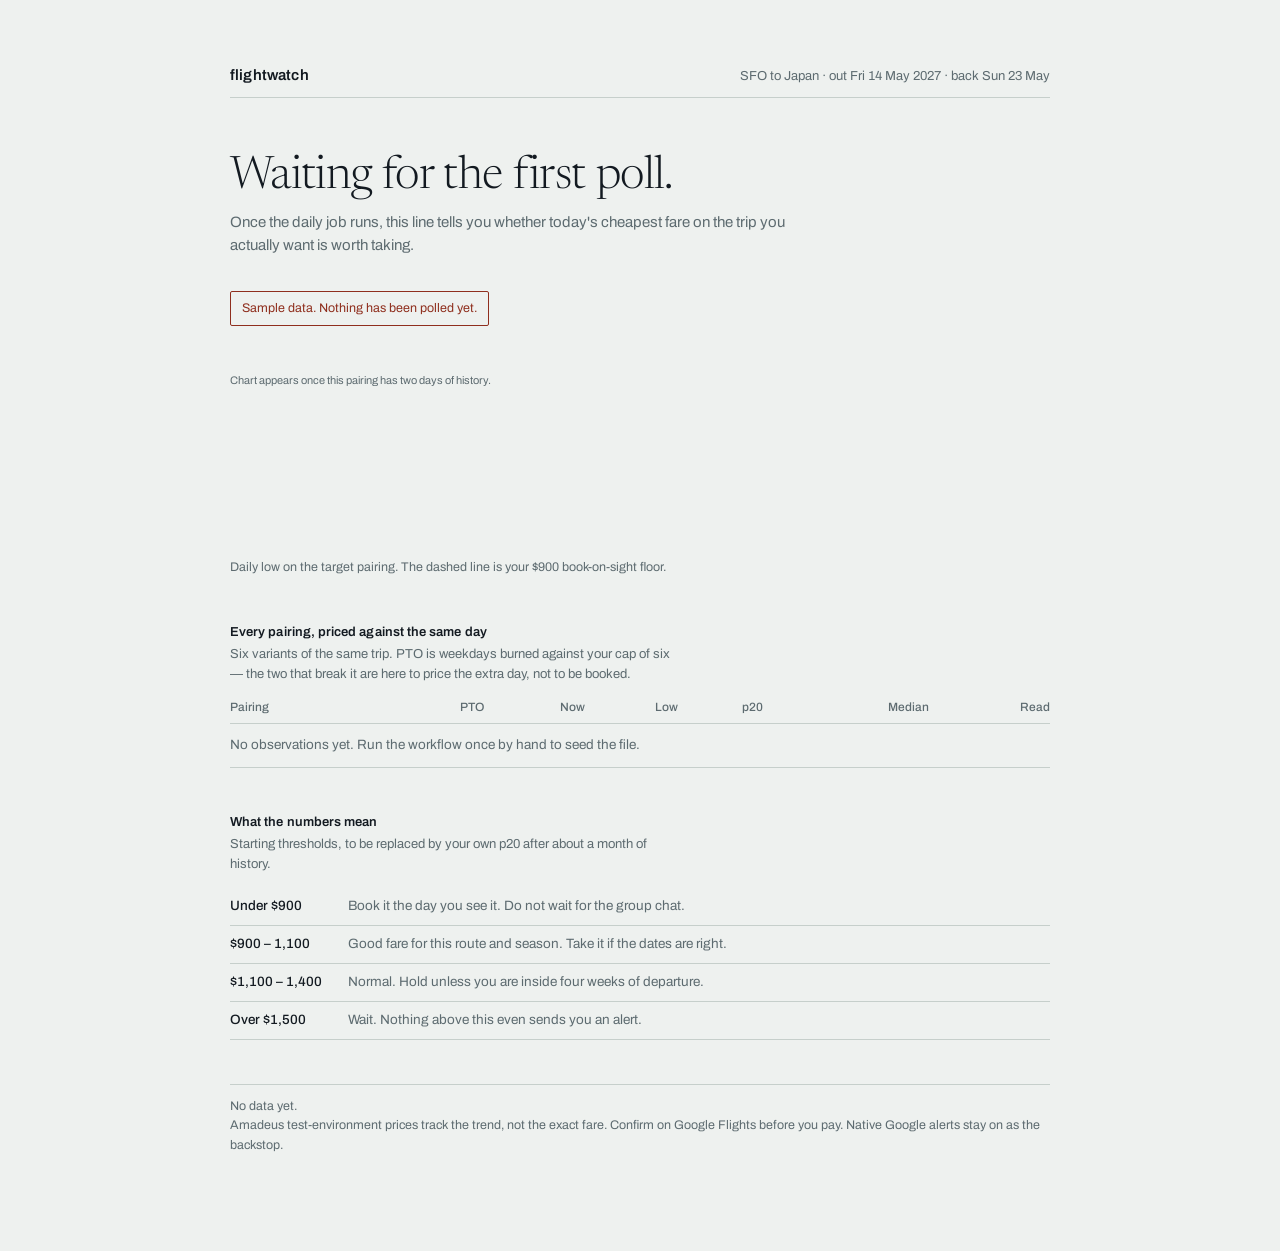
==== docs/index.html @ c23d7b53 "init Co-Authored-By: Claude Sonnet 5 <noreply@anthropic.com> Claude-Session: https://claude.ai/code/" ====
<!DOCTYPE html>
<html lang="en">
<head>
<meta charset="utf-8">
<meta name="viewport" content="width=device-width, initial-scale=1">
<title>flightwatch — SFO to Japan, May 2027</title>
<meta name="robots" content="noindex">
<meta name="theme-color" content="#eef1ef">
<link rel="preconnect" href="https://fonts.googleapis.com">
<link rel="preconnect" href="https://fonts.gstatic.com" crossorigin>
<link href="https://fonts.googleapis.com/css2?family=Archivo:wght@400;500;600&family=Newsreader:opsz,wght@6..72,300;6..72,400;6..72,500&display=swap" rel="stylesheet">
<style>
  :root{
    --paper:#eef1ef;
    --ink:#131a21;
    --soft:#5d6b70;
    --rule:#c6cfcb;
    --trace:#24506b;
    --buy:#14603f;
    --floor:#8f2f1e;
    --measure:64ch;
  }
  @media (prefers-color-scheme: dark){
    :root{ --paper:#12181a; --ink:#e6ebe8; --soft:#93a2a4;
           --rule:#2c3639; --trace:#79b0d6; --buy:#5fc397; --floor:#e08b74; }
  }
  *{box-sizing:border-box}
  html{-webkit-text-size-adjust:100%}
  body{
    margin:0; background:var(--paper); color:var(--ink);
    font-family:Archivo,system-ui,sans-serif;
    font-size:15px; line-height:1.55;
    font-variant-numeric:tabular-nums;
    padding:clamp(20px,5vw,64px) clamp(18px,5vw,48px) 96px;
  }
  main{max-width:820px; margin:0 auto}

  .masthead{
    display:flex; justify-content:space-between; align-items:baseline;
    gap:16px; flex-wrap:wrap;
    border-bottom:1px solid var(--rule); padding-bottom:10px;
  }
  .masthead b{font-weight:600; letter-spacing:.01em}
  .masthead span{color:var(--soft); font-size:13px}

  .verdict{
    font-family:Newsreader,Georgia,serif;
    font-weight:300;
    font-size:clamp(28px,5.4vw,46px);
    line-height:1.18;
    letter-spacing:-.014em;
    margin:clamp(28px,6vw,52px) 0 6px;
    max-width:var(--measure);
    text-wrap:balance;
  }
  .verdict .n{font-weight:500; font-variant-numeric:lining-nums tabular-nums}
  .verdict .buy{color:var(--buy)}
  .verdict .hold{color:var(--ink)}
  .sub{color:var(--soft); max-width:var(--measure); margin:0 0 34px}
  .sub a{color:inherit}

  figure{margin:0 0 8px}
  svg{display:block; width:100%; height:auto; overflow:visible}
  .axis{font-size:11px; fill:var(--soft); font-family:Archivo,sans-serif}
  .trace{fill:none; stroke:var(--trace); stroke-width:1.6;
         stroke-linejoin:round; stroke-linecap:round}
  .floorline{stroke:var(--floor); stroke-width:1; stroke-dasharray:2 4}
  .p20line{stroke:var(--rule); stroke-width:1}
  .caption{color:var(--soft); font-size:12.5px; margin:0 0 44px}
  .rchips{display:flex; gap:6px; flex-wrap:wrap; margin:0 0 12px}
  .rchip{background:none; border:1px solid var(--rule); color:var(--soft);
    font:inherit; font-size:12px; padding:4px 10px; border-radius:2px;
    cursor:pointer; white-space:nowrap}
  .rchip:hover{border-color:var(--trace); color:var(--trace)}
  .rchip[aria-pressed="true"]{border-color:var(--trace); color:var(--trace)}
  .rchip .p{opacity:.62; margin-left:5px}
  tbody tr{cursor:pointer}
  tbody tr:hover td{color:var(--trace)}
  tr.sel td:first-child{box-shadow:inset 3px 0 0 -1px var(--trace); padding-left:9px}

  @media(prefers-reduced-motion:no-preference){
    .trace{stroke-dasharray:2400; stroke-dashoffset:2400;
           animation:draw 1.1s cubic-bezier(.2,.7,.3,1) forwards}
  }
  @keyframes draw{to{stroke-dashoffset:0}}

  h2{font-family:Archivo,sans-serif; font-size:13px; font-weight:600;
     margin:0 0 2px; letter-spacing:.005em}
  .lede{color:var(--soft); font-size:13px; margin:0 0 14px;
        max-width:var(--measure)}

  table{width:100%; border-collapse:collapse; font-size:13.5px}
  th{
    text-align:right; font-weight:500; color:var(--soft); font-size:12px;
    padding:0 0 6px; border-bottom:1px solid var(--rule); white-space:nowrap;
  }
  th:first-child{text-align:left}
  td{padding:11px 0; border-bottom:1px solid var(--rule); text-align:right;
     vertical-align:baseline; white-space:nowrap}
  td:first-child{text-align:left; white-space:normal; padding-right:14px}
  tr.target td{background:transparent}
  tr.target td:first-child{box-shadow:inset 3px 0 0 -1px var(--trace);
    padding-left:9px}
  .rid{font-weight:500}
  .meta{color:var(--soft); font-size:12px; display:block}
  .over{color:var(--floor)}
  .v{font-size:12.5px; color:var(--soft)}
  .v.good{color:var(--buy); font-weight:500}

  ol.ladder{list-style:none; padding:0; margin:0; font-size:13.5px}
  ol.ladder li{display:flex; gap:14px; padding:8px 0;
    border-bottom:1px solid var(--rule)}
  ol.ladder b{font-weight:500; min-width:104px}
  ol.ladder span{color:var(--soft)}

  footer{margin-top:44px; color:var(--soft); font-size:12.5px;
    border-top:1px solid var(--rule); padding-top:12px}
  .flag{
    display:inline-block; margin-bottom:22px; padding:7px 11px;
    border:1px solid var(--floor); color:var(--floor);
    font-size:12.5px; border-radius:2px;
  }
  section{margin-bottom:44px}
  a:focus-visible,[tabindex]:focus-visible{outline:2px solid var(--trace);
    outline-offset:3px}
</style>
</head>
<body>
<main>
  <div class="masthead">
    <b>flightwatch</b>
    <span id="mast">SFO to Japan &middot; out Fri 14 May 2027 &middot; back Sun 23 May</span>
  </div>

  <p class="verdict" id="verdict">Waiting for the first poll.</p>
  <p class="sub" id="sub">Once the daily job runs, this line tells you whether today's cheapest fare on the trip you actually want is worth taking.</p>

  <div id="flag"></div>

  <section>
    <div class="rchips" id="rchips"></div>
    <figure>
      <svg id="chart" viewBox="0 0 820 190" role="img" aria-labelledby="chartcap"></svg>
    </figure>
    <p class="caption" id="chartcap">Daily low on the target pairing. The dashed line is your $900 book-on-sight floor.</p>
  </section>

  <section>
    <h2>Every pairing, priced against the same day</h2>
    <p class="lede">Six variants of the same trip. PTO is weekdays burned against your cap of six &mdash; the two that break it are here to price the extra day, not to be booked.</p>
    <table>
      <thead>
        <tr>
          <th>Pairing</th><th>PTO</th><th>Now</th><th>Low</th>
          <th>p20</th><th>Median</th><th>Read</th>
        </tr>
      </thead>
      <tbody id="rows">
        <tr><td colspan="7" style="color:var(--soft)">No observations yet. Run the workflow once by hand to seed the file.</td></tr>
      </tbody>
    </table>
  </section>

  <section>
    <h2>What the numbers mean</h2>
    <p class="lede">Starting thresholds, to be replaced by your own p20 after about a month of history.</p>
    <ol class="ladder">
      <li><b>Under $900</b><span>Book it the day you see it. Do not wait for the group chat.</span></li>
      <li><b>$900 &ndash; 1,100</b><span>Good fare for this route and season. Take it if the dates are right.</span></li>
      <li><b>$1,100 &ndash; 1,400</b><span>Normal. Hold unless you are inside four weeks of departure.</span></li>
      <li><b>Over $1,500</b><span>Wait. Nothing above this even sends you an alert.</span></li>
    </ol>
  </section>

  <footer>
    <span id="stamp">No data yet.</span><br>
    Amadeus test-environment prices track the trend, not the exact fare. Confirm on Google Flights before you pay. Native Google alerts stay on as the backstop.
  </footer>
</main>

<script>
const $ = id => document.getElementById(id);
const usd = n => '$' + Math.round(n).toLocaleString('en-US');
const TARGET = 'fri14_sun23_hnd_kix';
let DATA = null, CUR = TARGET;

function line(pts, w, h, pad){
  const xs = pts.map((_,i)=>i), ys = pts.map(p=>p.p);
  const lo = Math.min(...ys), hi = Math.max(...ys), span = (hi-lo)||1;
  const X = i => pad + (i/(Math.max(pts.length-1,1))) * (w-pad*2);
  const Y = v => pad + (1-(v-lo)/span) * (h-pad*2);
  return {d: pts.map((p,i)=>(i?'L':'M')+X(i).toFixed(1)+' '+Y(p.p).toFixed(1)).join(' '),
          Y, X, lo, hi};
}

function drawChart(route, floor){
  const svg = $('chart'), W=820, H=190, PAD=22;
  if(!route || !route.series || route.series.length < 2){
    svg.innerHTML = `<text class="axis" x="0" y="24">Chart appears once this pairing has two days of history.</text>`;
    return;
  }
  const pts = route.series.slice(-120);
  const g = line(pts, W, H, PAD);
  const parts = [];
  if(floor && floor >= g.lo && floor <= g.hi)
    parts.push(`<line class="floorline" x1="0" x2="${W}" y1="${g.Y(floor)}" y2="${g.Y(floor)}"/>`,
               `<text class="axis" x="0" y="${g.Y(floor)-6}">floor ${usd(floor)}</text>`);
  parts.push(`<line class="p20line" x1="0" x2="${W}" y1="${g.Y(route.p20)}" y2="${g.Y(route.p20)}"/>`);
  parts.push(`<text class="axis" x="${W}" y="${g.Y(route.p20)-6}" text-anchor="end">p20 ${usd(route.p20)}</text>`);
  parts.push(`<path class="trace" d="${g.d}"/>`);
  parts.push(`<circle cx="${g.X(pts.length-1)}" cy="${g.Y(pts[pts.length-1].p)}" r="3.2" fill="var(--trace)"/>`);
  parts.push(`<text class="axis" x="0" y="${H-2}">${pts[0].d}</text>`);
  parts.push(`<text class="axis" x="${W}" y="${H-2}" text-anchor="end">${pts[pts.length-1].d}</text>`);
  svg.innerHTML = parts.join('');
}

function verdictLine(r, floor){
  if(!r) return ['Waiting for the first poll.', ''];
  const p = usd(r.now);
  if(r.n < 5)
    return [`<span class="n">${p}</span> today, on ${r.n} day${r.n===1?'':'s'} of history.`,
            'Too thin to judge. The statistical rules stay disarmed until twelve observations exist.'];
  if(r.now <= floor)
    return [`<span class="n buy">${p}</span> &mdash; under your floor. Book it today.`,
            'This is the one alert that ignores history entirely.'];
  if(r.now <= r.min)
    return [`<span class="n buy">${p}</span> is the lowest this trip has ever been.`,
            `Previous low was ${usd(r.min)} across ${r.n} observations.`];
  if(r.now <= r.p20)
    return [`<span class="n buy">${p}</span> sits in the bottom fifth of everything seen.`,
            `p20 is ${usd(r.p20)}, median ${usd(r.median)}. Strong, if the dates still hold.`];
  if(r.now <= r.median)
    return [`<span class="n">${p}</span>, below the median but not near the floor.`,
            `Median ${usd(r.median)}, p20 ${usd(r.p20)}, best ever ${usd(r.min)}. Defensible, not urgent.`];
  return [`<span class="n hold">${p}</span> today. That is above the median. Wait.`,
          `Median ${usd(r.median)}, p20 ${usd(r.p20)}, best ever seen ${usd(r.min)}.`];
}

function select(id){
  CUR = id;
  const r = (DATA.routes||[]).find(x=>x.id===id);
  if(!r) return;
  drawChart(r, DATA.floor);
  document.querySelectorAll('.rchip').forEach(c=>
    c.setAttribute('aria-pressed', String(c.dataset.id===id)));
  document.querySelectorAll('#rows tr').forEach(t=>
    t.classList.toggle('sel', t.dataset.id===id));
  const span = r.n>1 ? `${r.series.length} days of history` : 'one observation';
  $('chartcap').innerHTML =
    `<b>${r.path||r.id}</b>, ${r.depart} to ${r.back} &middot; ${r.pto ?? '—'} PTO days &middot; `
    + `${span}. Now ${usd(r.now)}, best ever ${usd(r.min)}, p20 ${usd(r.p20)}, median ${usd(r.median)}. `
    + `Dashed line is the ${usd(DATA.floor)} book-on-sight floor.`;
}

function render(data){
  DATA = data;
  const routes = data.routes || [];
  const target = routes.find(r => r.id === TARGET) || routes[0];
  const [v, s] = verdictLine(target, data.floor);
  $('verdict').innerHTML = v;
  if(s) $('sub').innerHTML = s;

  if(data.sample)
    $('flag').innerHTML = '<span class="flag">Sample data. Nothing has been polled yet.</span>';

  if(!routes.length){ drawChart(null, data.floor); return; }

  $('rchips').innerHTML = routes.map(r=>
    `<button class="rchip" data-id="${r.id}" aria-pressed="false">${
      r.id===TARGET?'The trip':(r.path||r.id)}<span class="p">${usd(r.now)}</span></button>`).join('');
  $('rchips').addEventListener('click', e=>{
    const c = e.target.closest('.rchip'); if(c) select(c.dataset.id);
  });
  $('rows').innerHTML = routes.map(r => {
    const over = r.pto > 6;
    const good = /BEST|quintile|book it/i.test(r.verdict);
    return `<tr data-id="${r.id}" class="${r.id===TARGET?'target':''}">
      <td><span class="rid">${r.path || r.id}</span>
          <span class="meta">${r.depart} &rarr; ${r.back}${r.id===TARGET?' &middot; the trip':''}</span></td>
      <td class="${over?'over':''}">${r.pto ?? '—'}${over?'&#8202;+':''}</td>
      <td>${usd(r.now)}</td><td>${usd(r.min)}</td>
      <td>${usd(r.p20)}</td><td>${usd(r.median)}</td>
      <td class="v ${good?'good':''}">${r.verdict.replace(/ --.*$/,'')}</td>
    </tr>`;
  }).join('');

  $('rows').addEventListener('click', e=>{
    const t = e.target.closest('tr'); if(t && t.dataset.id) select(t.dataset.id);
  });
  select(routes.some(r=>r.id===TARGET) ? TARGET : routes[0].id);

  const obs = routes.reduce((a,r)=>a+r.n,0);
  $('stamp').textContent =
    `${obs} observations across ${routes.length} pairings. Last poll ` +
    (data.generated ? new Date(data.generated).toLocaleString('en-US',
      {dateStyle:'medium', timeStyle:'short'}) : 'unknown') + '.';
}

const SAMPLE = {sample:true, floor:900, generated:null, routes:[]};
fetch('data.json', {cache:'no-store'})
  .then(r => r.ok ? r.json() : Promise.reject())
  .then(d => render((d.routes && d.routes.length) ? d : SAMPLE))
  .catch(() => {
    render(SAMPLE);
    $('flag').innerHTML = '<span class="flag">No data loaded. If you opened this file '
      + 'directly, serve it instead: <code>cd docs &amp;&amp; python3 -m http.server 8000</code></span>';
  });
</script>
</body>
</html>
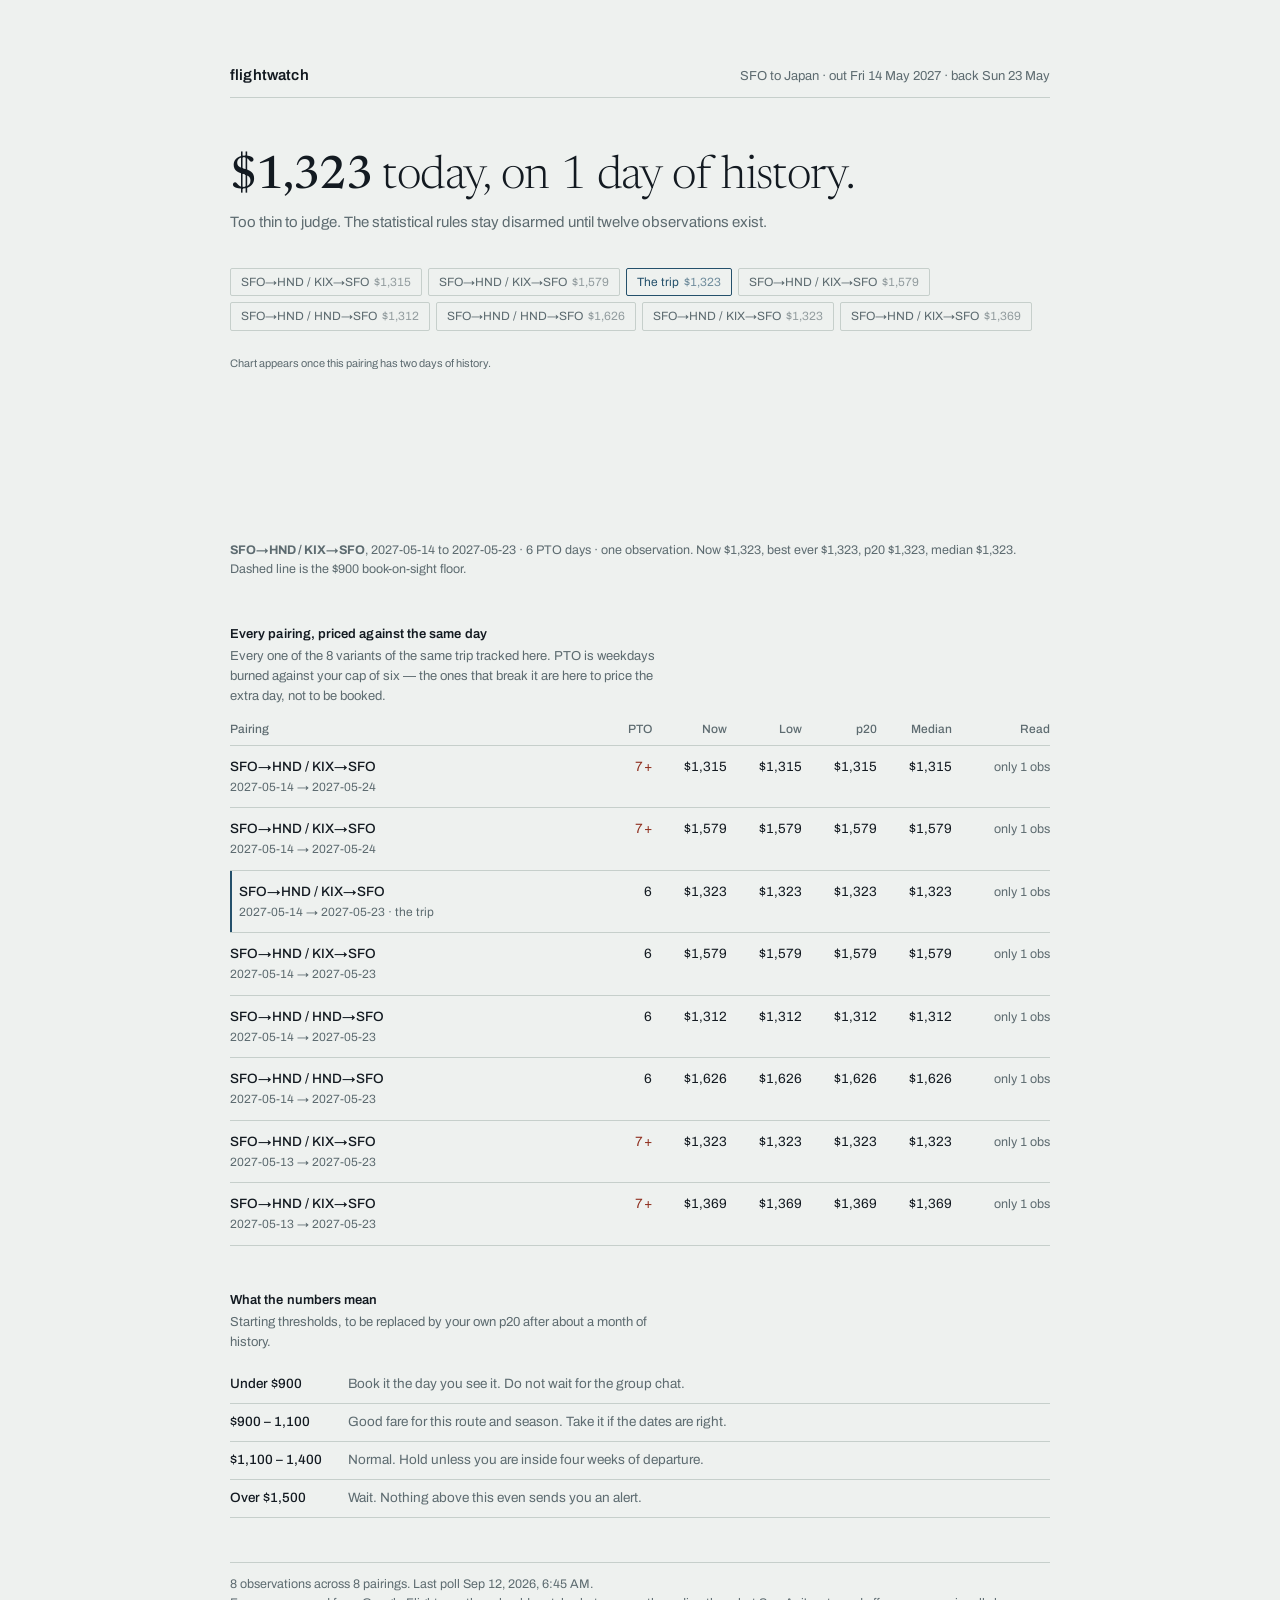
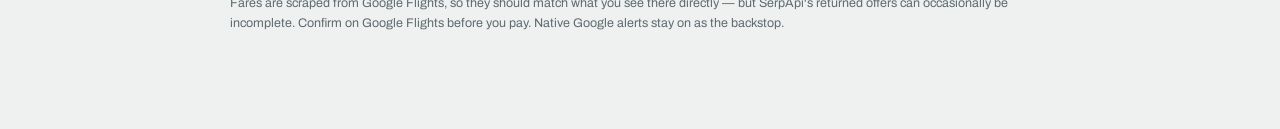
==== commit 7b622d8c: "Fix stale route count and provider copy on the site "Six variants of the same trip" was leftover fro" ====
--- a/docs/index.html
+++ b/docs/index.html
@@ -147,7 +147,7 @@
 
   <section>
     <h2>Every pairing, priced against the same day</h2>
-    <p class="lede">Six variants of the same trip. PTO is weekdays burned against your cap of six &mdash; the two that break it are here to price the extra day, not to be booked.</p>
+    <p class="lede" id="pairing-lede">Every variant of the same trip. PTO is weekdays burned against your cap of six &mdash; the ones that break it are here to price the extra day, not to be booked.</p>
     <table>
       <thead>
         <tr>
@@ -174,7 +174,7 @@
 
   <footer>
     <span id="stamp">No data yet.</span><br>
-    Amadeus test-environment prices track the trend, not the exact fare. Confirm on Google Flights before you pay. Native Google alerts stay on as the backstop.
+    Fares are scraped from Google Flights, so they should match what you see there directly &mdash; but SerpApi's returned offers can occasionally be incomplete. Confirm on Google Flights before you pay. Native Google alerts stay on as the backstop.
   </footer>
 </main>
 
@@ -265,6 +265,11 @@
 
   if(!routes.length){ drawChart(null, data.floor); return; }
 
+  $('pairing-lede').innerHTML =
+    `Every one of the ${routes.length} variants of the same trip tracked here. `
+    + `PTO is weekdays burned against your cap of six &mdash; the ones that break `
+    + `it are here to price the extra day, not to be booked.`;
+
   $('rchips').innerHTML = routes.map(r=>
     `<button class="rchip" data-id="${r.id}" aria-pressed="false">${
       r.id===TARGET?'The trip':(r.path||r.id)}<span class="p">${usd(r.now)}</span></button>`).join('');
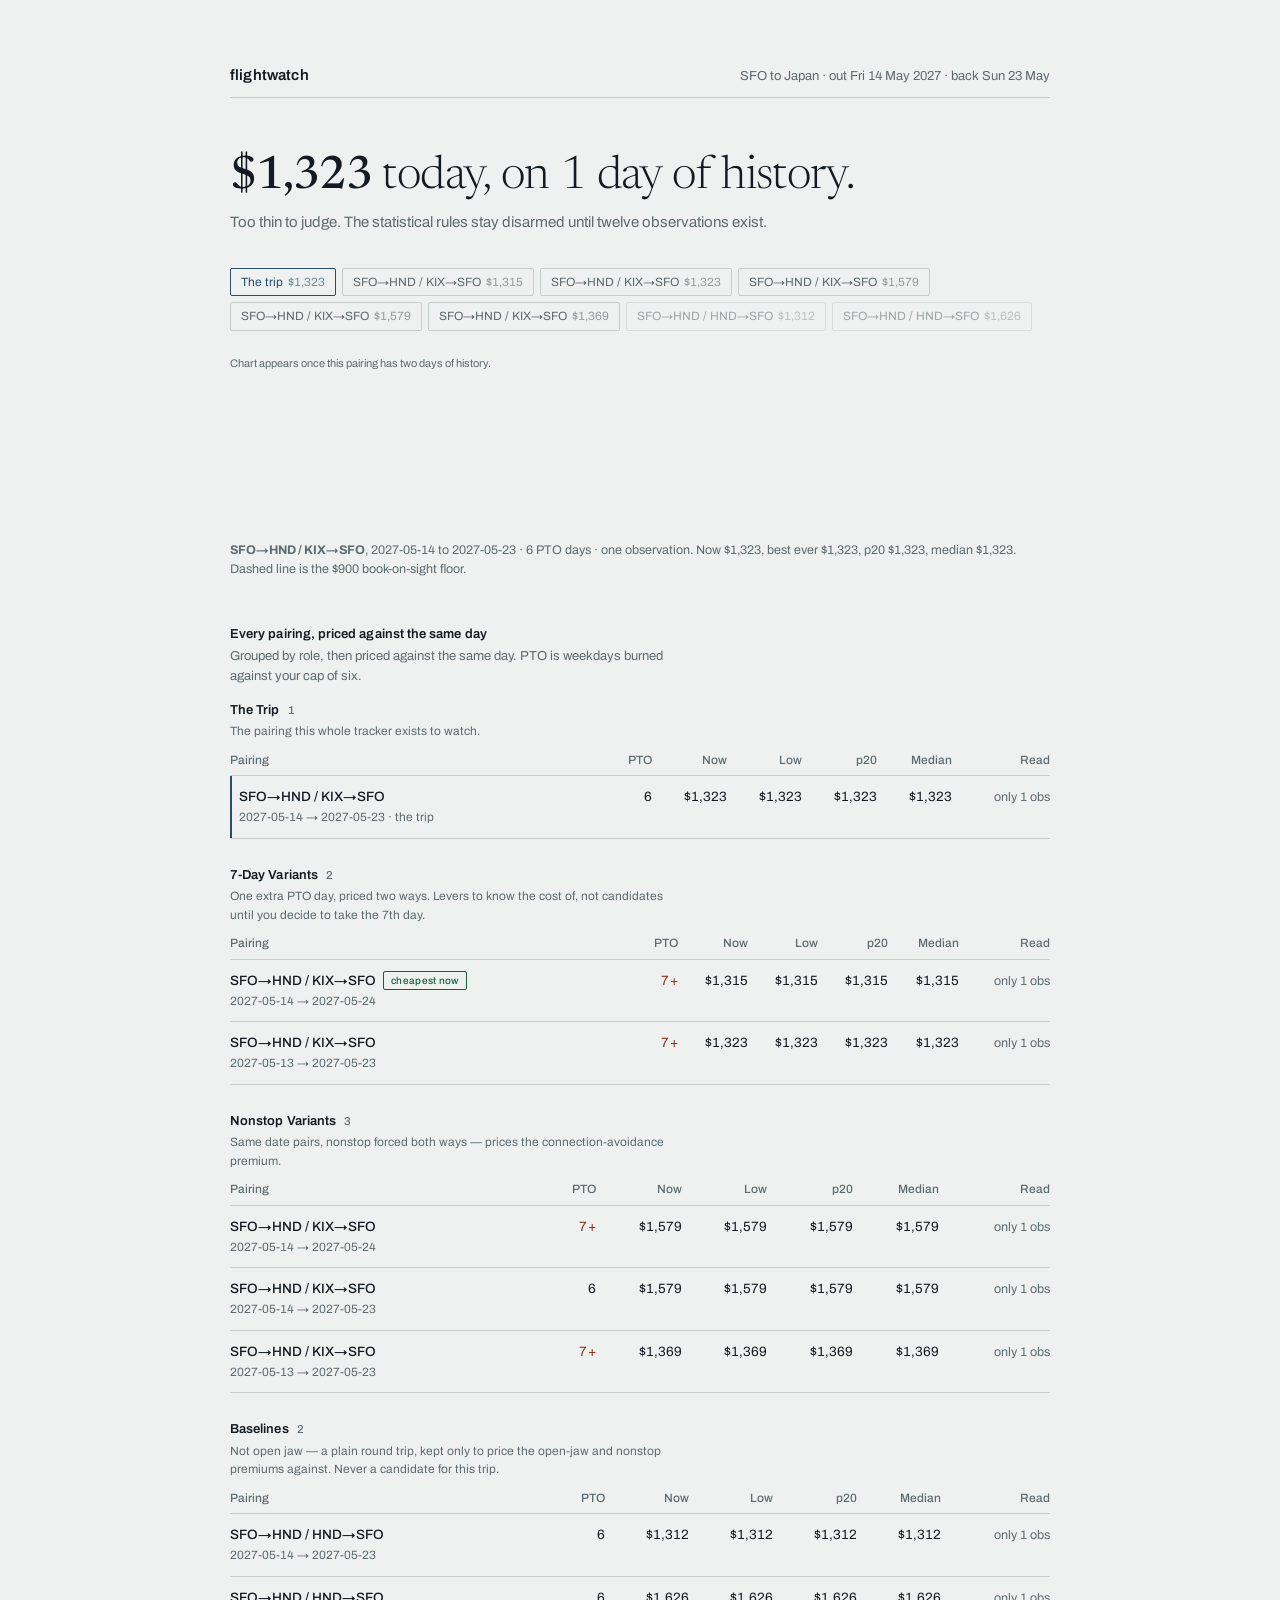
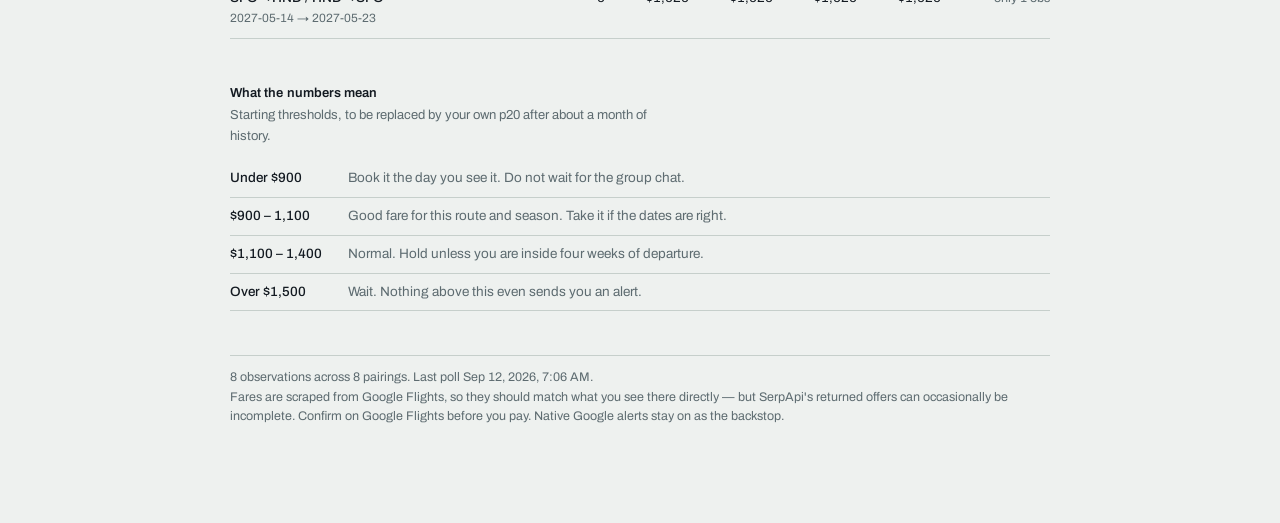
==== commit f9a5943e: "Categorize the site's route table by role, surface true cheapest The flat 8-route table gave no indi" ====
--- a/docs/index.html
+++ b/docs/index.html
@@ -107,6 +107,17 @@
   .v{font-size:12.5px; color:var(--soft)}
   .v.good{color:var(--buy); font-weight:500}
 
+  .group{margin-bottom:26px}
+  .group:last-child{margin-bottom:0}
+  .grouphead{font-family:Archivo,sans-serif; font-size:13px; font-weight:600;
+    margin:0 0 2px; letter-spacing:.005em; display:flex; align-items:baseline; gap:8px}
+  .grouphead .count{color:var(--soft); font-weight:500; font-size:11.5px}
+  .glede{color:var(--soft); font-size:12px; margin:0 0 10px; max-width:var(--measure)}
+  .badge{display:inline-block; margin-left:7px; padding:1px 7px;
+    border:1px solid var(--buy); color:var(--buy); font-size:10px; font-weight:500;
+    border-radius:2px; letter-spacing:.03em; vertical-align:1px; white-space:nowrap}
+  .rchip.baseline{opacity:.55}
+
   ol.ladder{list-style:none; padding:0; margin:0; font-size:13.5px}
   ol.ladder li{display:flex; gap:14px; padding:8px 0;
     border-bottom:1px solid var(--rule)}
@@ -147,18 +158,10 @@
 
   <section>
     <h2>Every pairing, priced against the same day</h2>
-    <p class="lede" id="pairing-lede">Every variant of the same trip. PTO is weekdays burned against your cap of six &mdash; the ones that break it are here to price the extra day, not to be booked.</p>
-    <table>
-      <thead>
-        <tr>
-          <th>Pairing</th><th>PTO</th><th>Now</th><th>Low</th>
-          <th>p20</th><th>Median</th><th>Read</th>
-        </tr>
-      </thead>
-      <tbody id="rows">
-        <tr><td colspan="7" style="color:var(--soft)">No observations yet. Run the workflow once by hand to seed the file.</td></tr>
-      </tbody>
-    </table>
+    <p class="lede" id="pairing-lede">Grouped by role, then priced against the same day. PTO is weekdays burned against your cap of six.</p>
+    <div id="groups">
+      <p style="color:var(--soft)">No observations yet. Run the workflow once by hand to seed the file.</p>
+    </div>
   </section>
 
   <section>
@@ -181,8 +184,31 @@
 <script>
 const $ = id => document.getElementById(id);
 const usd = n => '$' + Math.round(n).toLocaleString('en-US');
-const TARGET = 'fri14_sun23_hnd_kix';
-let DATA = null, CUR = TARGET;
+let DATA = null;
+
+const GROUPS = [
+  {key:'trip', label:'The Trip',
+   lede:'The pairing this whole tracker exists to watch.'},
+  {key:'lever', label:'7-Day Variants',
+   lede:'One extra PTO day, priced two ways. Levers to know the cost of, not candidates until you decide to take the 7th day.'},
+  {key:'nonstop', label:'Nonstop Variants',
+   lede:'Same date pairs, nonstop forced both ways &mdash; prices the connection-avoidance premium.'},
+  {key:'baseline', label:'Baselines',
+   lede:'Not open jaw &mdash; a plain round trip, kept only to price the open-jaw and nonstop premiums against. Never a candidate for this trip.'},
+];
+
+function classify(r){
+  if(r.target) return 'trip';
+  if(r.role === 'baseline') return 'baseline';
+  if(r.nonstop) return 'nonstop';
+  return 'lever';
+}
+
+function bucket(routes){
+  const b = {trip:[], lever:[], nonstop:[], baseline:[]};
+  routes.forEach(r => b[classify(r)].push(r));
+  return b;
+}
 
 function line(pts, w, h, pad){
   const xs = pts.map((_,i)=>i), ys = pts.map(p=>p.p);
@@ -237,13 +263,12 @@
 }
 
 function select(id){
-  CUR = id;
   const r = (DATA.routes||[]).find(x=>x.id===id);
   if(!r) return;
   drawChart(r, DATA.floor);
   document.querySelectorAll('.rchip').forEach(c=>
     c.setAttribute('aria-pressed', String(c.dataset.id===id)));
-  document.querySelectorAll('#rows tr').forEach(t=>
+  document.querySelectorAll('.route-row').forEach(t=>
     t.classList.toggle('sel', t.dataset.id===id));
   const span = r.n>1 ? `${r.series.length} days of history` : 'one observation';
   $('chartcap').innerHTML =
@@ -252,47 +277,60 @@
     + `Dashed line is the ${usd(DATA.floor)} book-on-sight floor.`;
 }
 
-function render(data){
-  DATA = data;
-  const routes = data.routes || [];
-  const target = routes.find(r => r.id === TARGET) || routes[0];
-  const [v, s] = verdictLine(target, data.floor);
-  $('verdict').innerHTML = v;
-  if(s) $('sub').innerHTML = s;
-
-  if(data.sample)
-    $('flag').innerHTML = '<span class="flag">Sample data. Nothing has been polled yet.</span>';
-
-  if(!routes.length){ drawChart(null, data.floor); return; }
-
-  $('pairing-lede').innerHTML =
-    `Every one of the ${routes.length} variants of the same trip tracked here. `
-    + `PTO is weekdays burned against your cap of six &mdash; the ones that break `
-    + `it are here to price the extra day, not to be booked.`;
-
-  $('rchips').innerHTML = routes.map(r=>
-    `<button class="rchip" data-id="${r.id}" aria-pressed="false">${
-      r.id===TARGET?'The trip':(r.path||r.id)}<span class="p">${usd(r.now)}</span></button>`).join('');
-  $('rchips').addEventListener('click', e=>{
-    const c = e.target.closest('.rchip'); if(c) select(c.dataset.id);
-  });
-  $('rows').innerHTML = routes.map(r => {
+function renderGroupRows(routes, cheapestId){
+  return routes.map(r => {
     const over = r.pto > 6;
     const good = /BEST|quintile|book it/i.test(r.verdict);
-    return `<tr data-id="${r.id}" class="${r.id===TARGET?'target':''}">
-      <td><span class="rid">${r.path || r.id}</span>
-          <span class="meta">${r.depart} &rarr; ${r.back}${r.id===TARGET?' &middot; the trip':''}</span></td>
+    const badge = r.id === cheapestId ? '<span class="badge">cheapest now</span>' : '';
+    return `<tr class="route-row" data-id="${r.id}">
+      <td><span class="rid">${r.path || r.id}</span>${badge}
+          <span class="meta">${r.depart} &rarr; ${r.back}${r.target?' &middot; the trip':''}</span></td>
       <td class="${over?'over':''}">${r.pto ?? '—'}${over?'&#8202;+':''}</td>
       <td>${usd(r.now)}</td><td>${usd(r.min)}</td>
       <td>${usd(r.p20)}</td><td>${usd(r.median)}</td>
       <td class="v ${good?'good':''}">${r.verdict.replace(/ --.*$/,'')}</td>
     </tr>`;
   }).join('');
-
-  $('rows').addEventListener('click', e=>{
-    const t = e.target.closest('tr'); if(t && t.dataset.id) select(t.dataset.id);
-  });
-  select(routes.some(r=>r.id===TARGET) ? TARGET : routes[0].id);
+}
+
+function render(data){
+  DATA = data;
+  const routes = data.routes || [];
+  const target = routes.find(r => r.target) || routes[0];
+  const [v, s] = verdictLine(target, data.floor);
+  $('verdict').innerHTML = v;
+  if(s) $('sub').innerHTML = s;
+
+  if(data.sample)
+    $('flag').innerHTML = '<span class="flag">Sample data. Nothing has been polled yet.</span>';
+
+  if(!routes.length){ drawChart(null, data.floor); return; }
+
+  const buckets = bucket(routes);
+  const orderedRoutes = GROUPS.flatMap(g => buckets[g.key]);
+  const nonBaseline = routes.filter(r => r.role !== 'baseline');
+  const cheapest = nonBaseline.length
+    ? nonBaseline.reduce((a,b) => b.now < a.now ? b : a)
+    : null;
+
+  $('rchips').innerHTML = orderedRoutes.map(r=>
+    `<button class="rchip${r.role==='baseline'?' baseline':''}" data-id="${r.id}" aria-pressed="false">${
+      r.target?'The trip':(r.path||r.id)}<span class="p">${usd(r.now)}</span></button>`).join('');
+
+  $('groups').innerHTML = GROUPS.filter(g => buckets[g.key].length).map(g => `
+    <div class="group">
+      <h3 class="grouphead">${g.label} <span class="count">${buckets[g.key].length}</span></h3>
+      <p class="glede">${g.lede}</p>
+      <table>
+        <thead><tr>
+          <th>Pairing</th><th>PTO</th><th>Now</th><th>Low</th>
+          <th>p20</th><th>Median</th><th>Read</th>
+        </tr></thead>
+        <tbody>${renderGroupRows(buckets[g.key], cheapest && cheapest.id)}</tbody>
+      </table>
+    </div>`).join('');
+
+  select(target.id);
 
   const obs = routes.reduce((a,r)=>a+r.n,0);
   $('stamp').textContent =
@@ -300,6 +338,13 @@
     (data.generated ? new Date(data.generated).toLocaleString('en-US',
       {dateStyle:'medium', timeStyle:'short'}) : 'unknown') + '.';
 }
+
+$('rchips').addEventListener('click', e=>{
+  const c = e.target.closest('.rchip'); if(c) select(c.dataset.id);
+});
+$('groups').addEventListener('click', e=>{
+  const t = e.target.closest('.route-row'); if(t && t.dataset.id) select(t.dataset.id);
+});
 
 const SAMPLE = {sample:true, floor:900, generated:null, routes:[]};
 fetch('data.json', {cache:'no-store'})
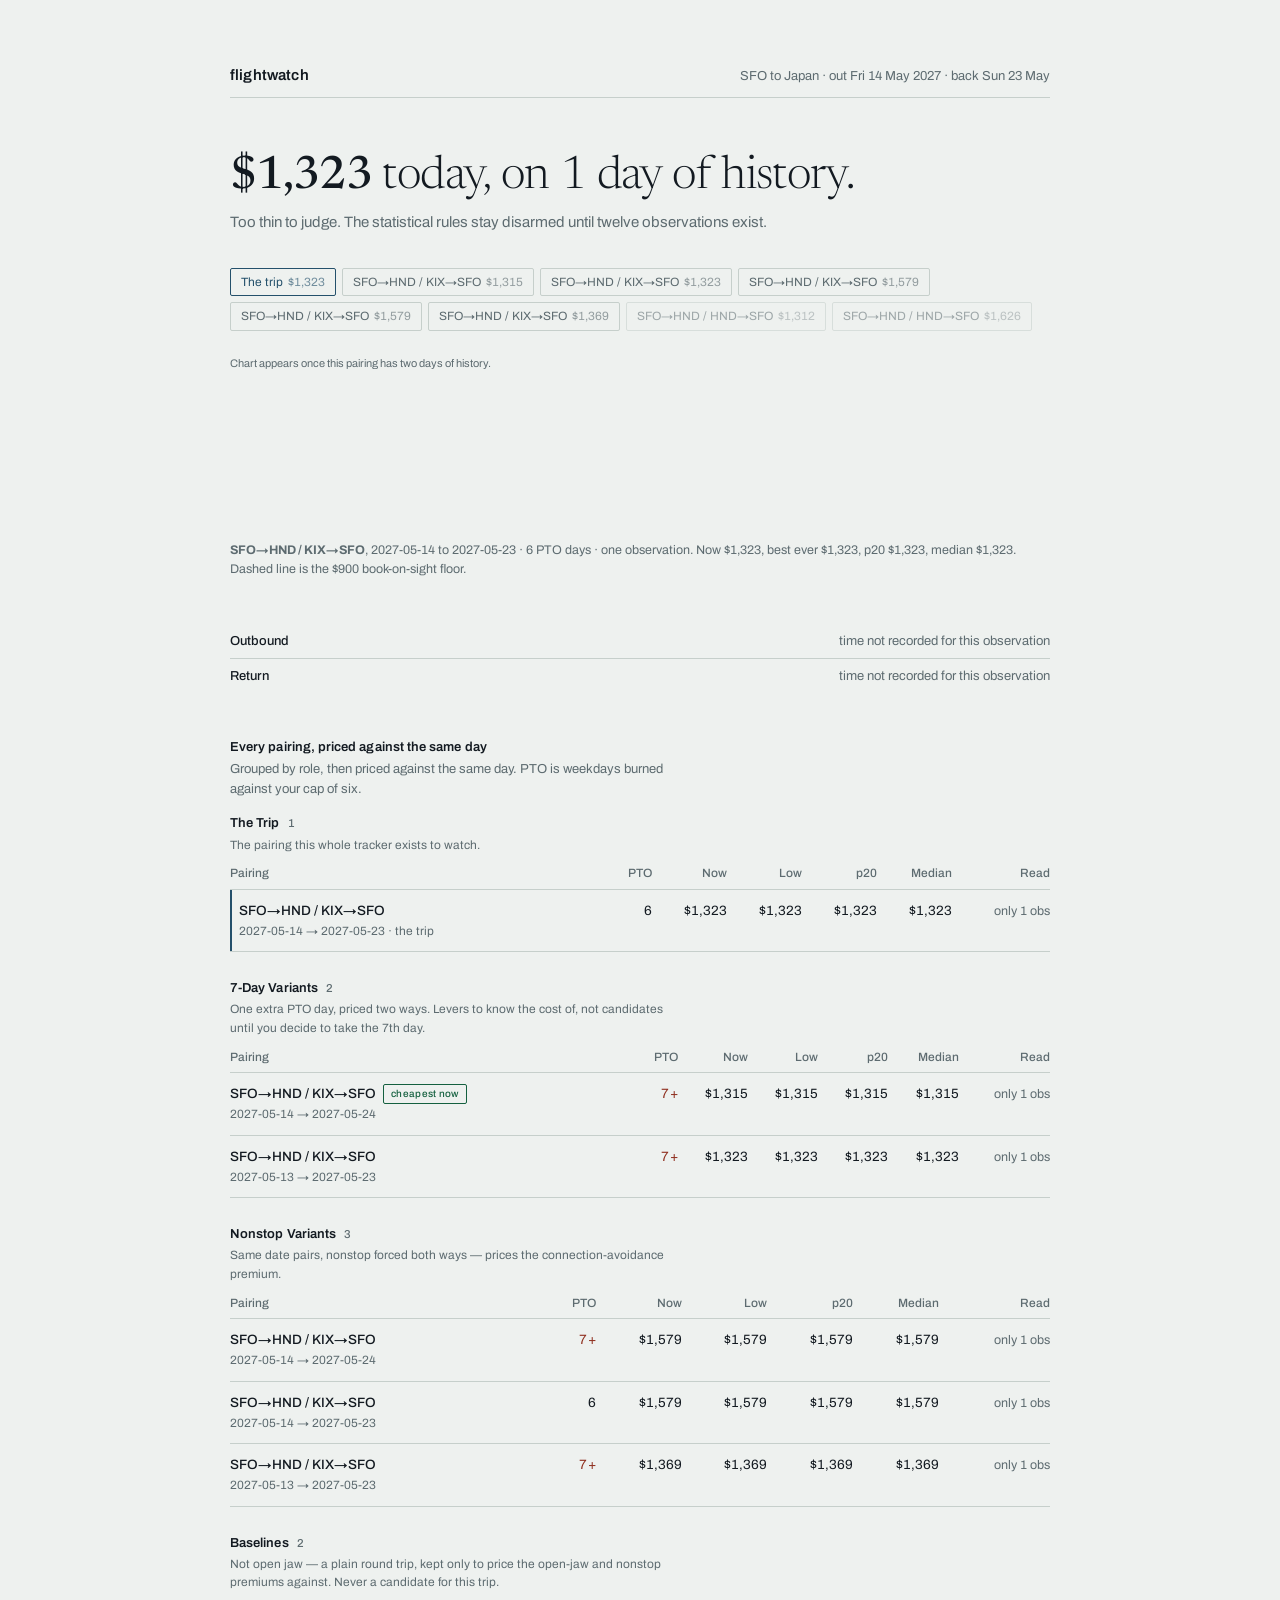
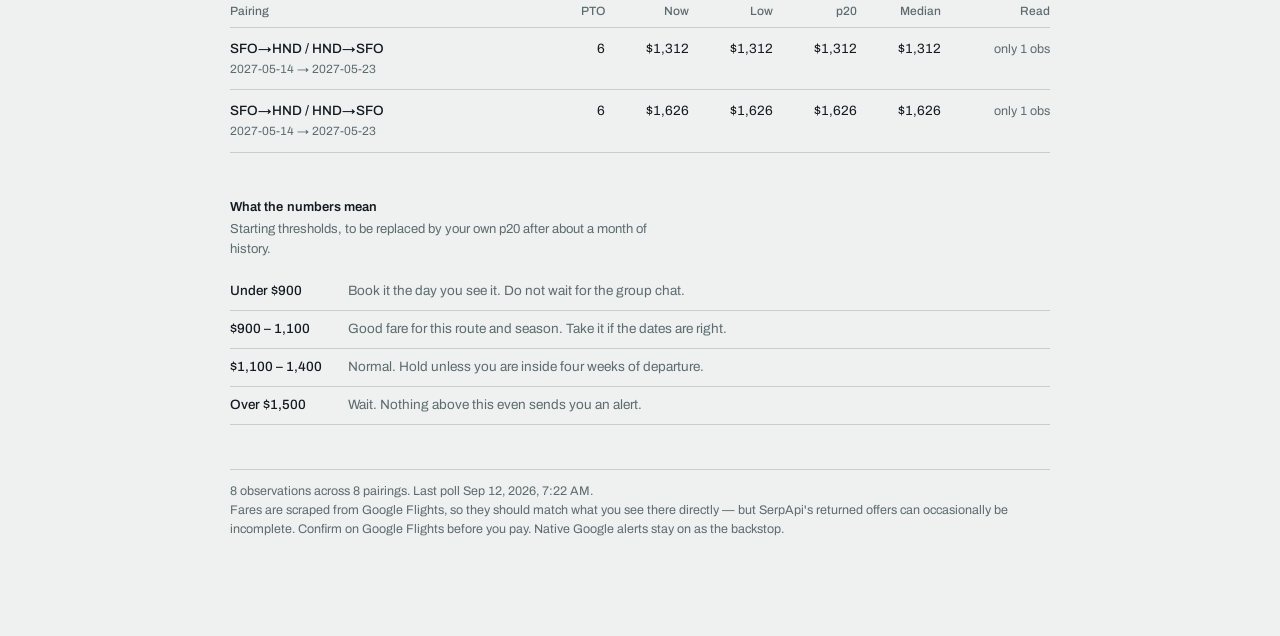
==== commit 1be60a80: "Add departure/arrival times and duration breakdown, shown on selection New mandatory data: SerpApi a" ====
--- a/docs/index.html
+++ b/docs/index.html
@@ -107,6 +107,15 @@
   .v{font-size:12.5px; color:var(--soft)}
   .v.good{color:var(--buy); font-weight:500}
 
+  .legs{margin:14px 0 0; font-size:13px}
+  .leg{display:flex; flex-wrap:wrap; gap:4px 10px; align-items:baseline;
+    padding:7px 0; border-bottom:1px solid var(--rule)}
+  .leg:last-child{border-bottom:none}
+  .leg b{min-width:60px; font-weight:500}
+  .leg .time{font-variant-numeric:tabular-nums}
+  .leg .time sup{color:var(--soft); font-size:10px}
+  .leg .legmeta{color:var(--soft); margin-left:auto; white-space:nowrap}
+
   .group{margin-bottom:26px}
   .group:last-child{margin-bottom:0}
   .grouphead{font-family:Archivo,sans-serif; font-size:13px; font-weight:600;
@@ -154,6 +163,7 @@
       <svg id="chart" viewBox="0 0 820 190" role="img" aria-labelledby="chartcap"></svg>
     </figure>
     <p class="caption" id="chartcap">Daily low on the target pairing. The dashed line is your $900 book-on-sight floor.</p>
+    <div class="legs" id="legs"></div>
   </section>
 
   <section>
@@ -185,6 +195,53 @@
 const $ = id => document.getElementById(id);
 const usd = n => '$' + Math.round(n).toLocaleString('en-US');
 let DATA = null;
+
+function fmtDuration(min){
+  if(min == null) return '?';
+  const h = Math.floor(min/60), m = min%60;
+  return `${h}h ${String(m).padStart(2,'0')}m`;
+}
+
+function fmtClock(raw){
+  // raw: "YYYY-MM-DD HH:MM", local to that airport -- not UTC, not
+  // necessarily the same timezone as the other end of the leg.
+  const [, time] = raw.split(' ');
+  const [h, m] = time.split(':').map(Number);
+  const ampm = h >= 12 ? 'PM' : 'AM';
+  return `${((h + 11) % 12) + 1}:${String(m).padStart(2,'0')} ${ampm}`;
+}
+
+function dayOffset(depRaw, arrRaw){
+  const d0 = new Date(depRaw.split(' ')[0]), d1 = new Date(arrRaw.split(' ')[0]);
+  return Math.round((d1 - d0) / 86400000);
+}
+
+function stopsText(n){
+  if(n == null) return '?';
+  return n === 0 ? 'Nonstop' : n === 1 ? '1 stop' : `${n} stops`;
+}
+
+function legLine(label, depart, arrive, durMin, stops){
+  if(!depart || !arrive)
+    return `<div class="leg"><b>${label}</b>
+      <span class="legmeta">time not recorded for this observation</span></div>`;
+  const off = dayOffset(depart, arrive);
+  const offTag = off > 0 ? `<sup>+${off}</sup>` : '';
+  return `<div class="leg"><b>${label}</b>
+    <span class="time">${fmtClock(depart)} &rarr; ${fmtClock(arrive)}${offTag}</span>
+    <span class="legmeta">${fmtDuration(durMin)} &middot; ${stopsText(stops)}</span></div>`;
+}
+
+function renderLegs(r){
+  const parts = [legLine('Outbound', r.outbound_depart, r.outbound_arrive,
+                          r.outbound_duration_min, r.outbound_stops)];
+  parts.push(r.full_read
+    ? legLine('Return', r.return_depart, r.return_arrive,
+               r.return_duration_min, r.return_stops)
+    : `<div class="leg"><b>Return</b>
+        <span class="legmeta">not confirmed &mdash; outbound-only read</span></div>`);
+  $('legs').innerHTML = parts.join('');
+}
 
 const GROUPS = [
   {key:'trip', label:'The Trip',
@@ -266,6 +323,7 @@
   const r = (DATA.routes||[]).find(x=>x.id===id);
   if(!r) return;
   drawChart(r, DATA.floor);
+  renderLegs(r);
   document.querySelectorAll('.rchip').forEach(c=>
     c.setAttribute('aria-pressed', String(c.dataset.id===id)));
   document.querySelectorAll('.route-row').forEach(t=>
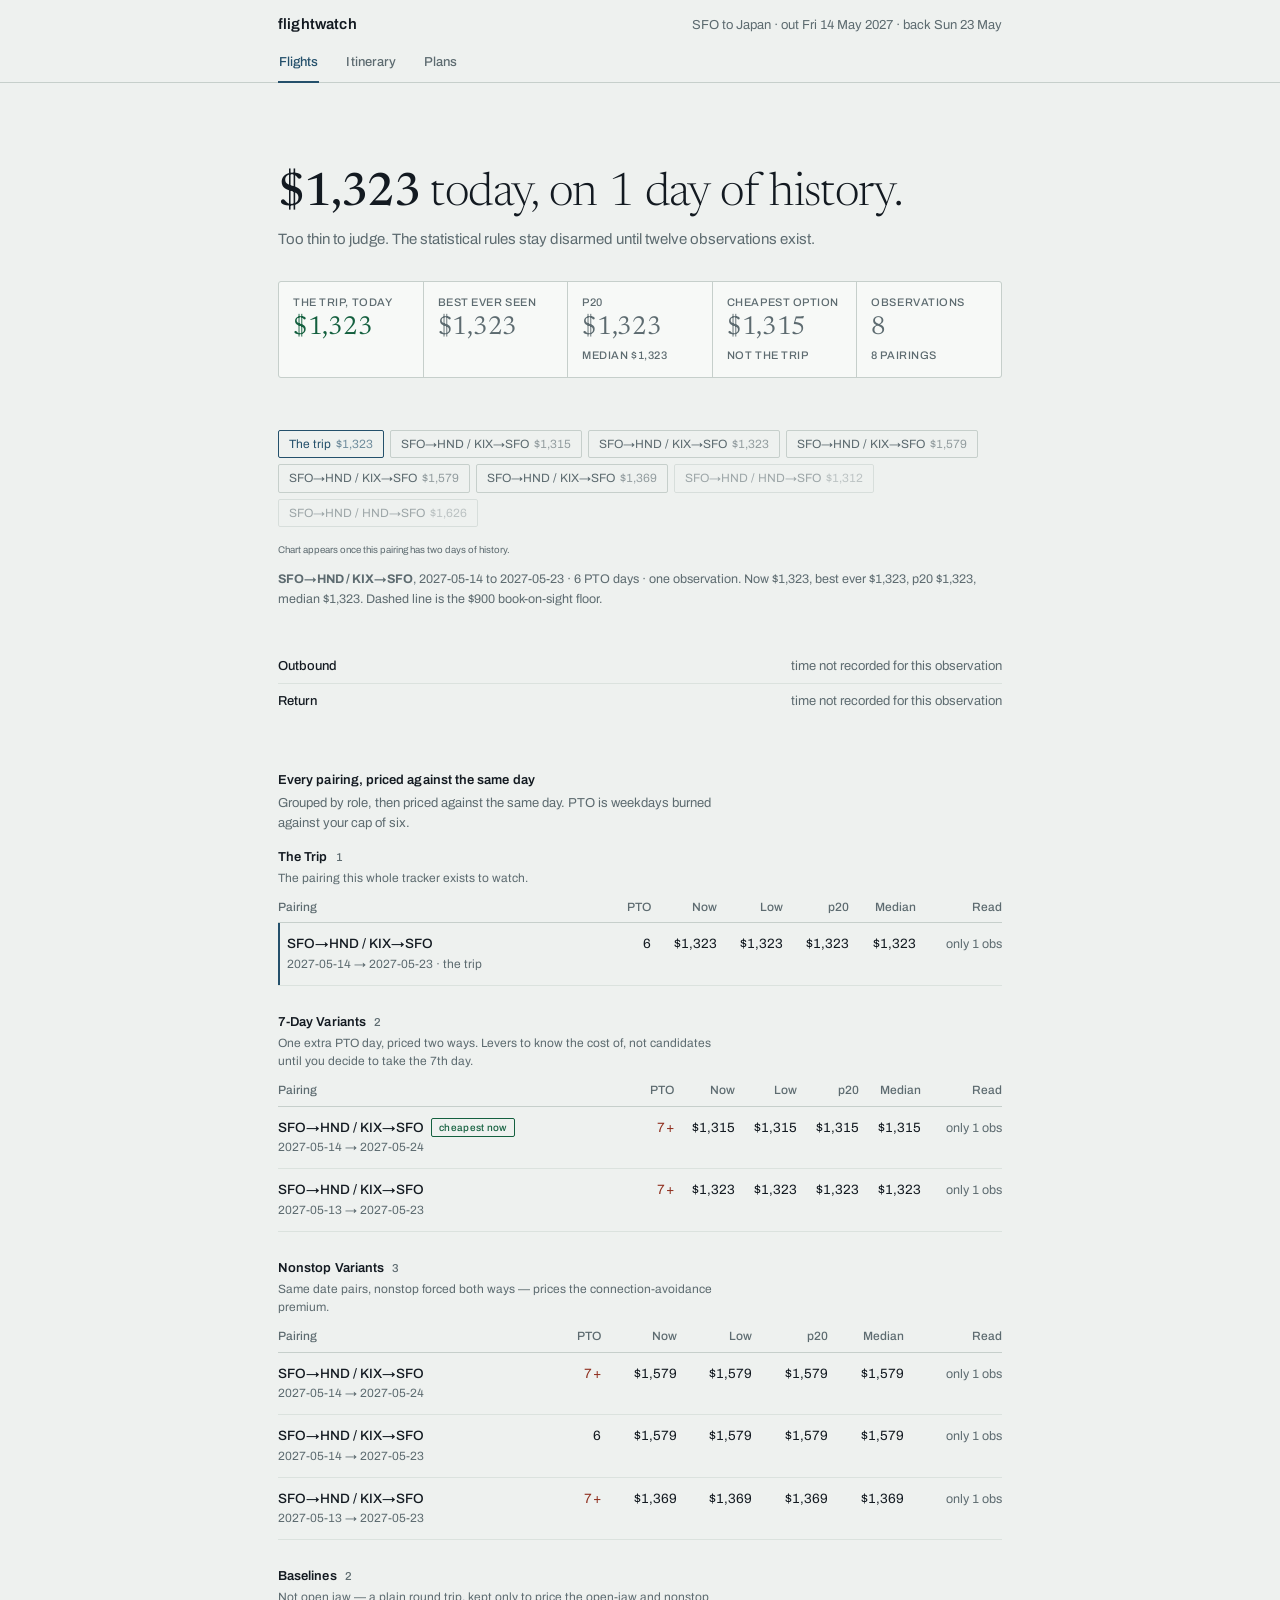
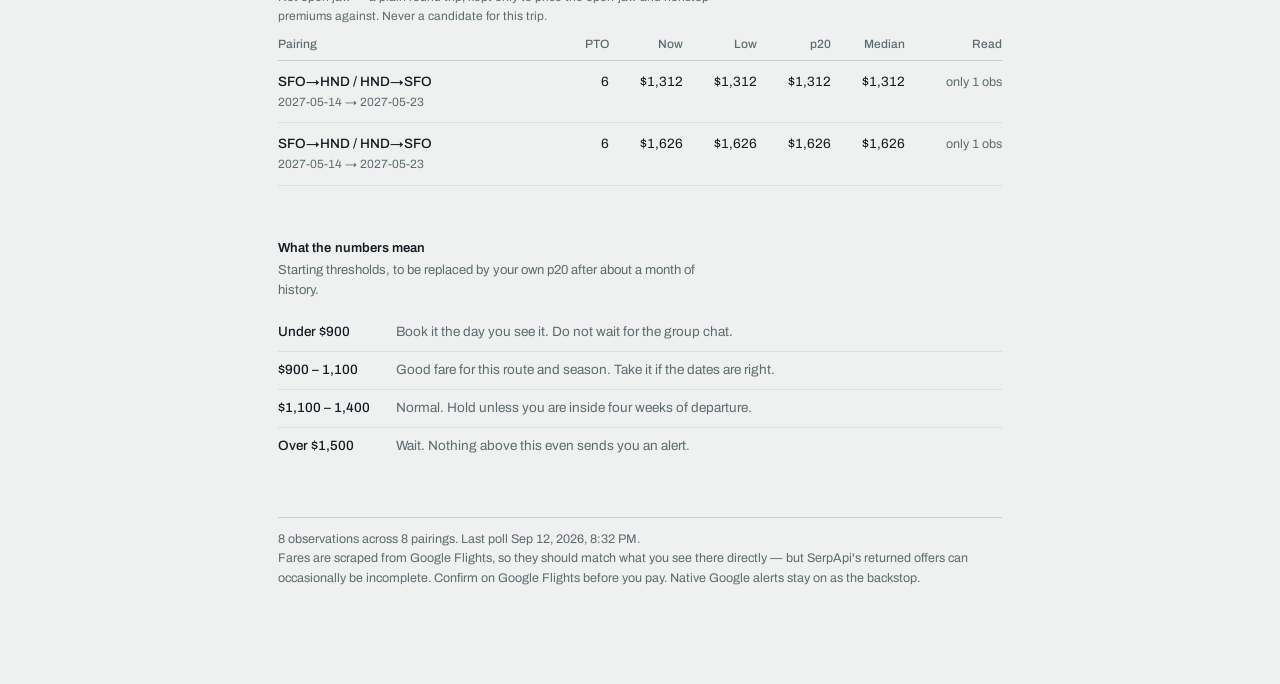
==== commit 653a2b4f: "Three-tab site: Flights, Itinerary, Plans Splits the single-page site into a shared shell plus three" ====
--- a/docs/index.html
+++ b/docs/index.html
@@ -9,166 +9,45 @@
 <link rel="preconnect" href="https://fonts.googleapis.com">
 <link rel="preconnect" href="https://fonts.gstatic.com" crossorigin>
 <link href="https://fonts.googleapis.com/css2?family=Archivo:wght@400;500;600&family=Newsreader:opsz,wght@6..72,300;6..72,400;6..72,500&display=swap" rel="stylesheet">
-<style>
-  :root{
-    --paper:#eef1ef;
-    --ink:#131a21;
-    --soft:#5d6b70;
-    --rule:#c6cfcb;
-    --trace:#24506b;
-    --buy:#14603f;
-    --floor:#8f2f1e;
-    --measure:64ch;
-  }
-  @media (prefers-color-scheme: dark){
-    :root{ --paper:#12181a; --ink:#e6ebe8; --soft:#93a2a4;
-           --rule:#2c3639; --trace:#79b0d6; --buy:#5fc397; --floor:#e08b74; }
-  }
-  *{box-sizing:border-box}
-  html{-webkit-text-size-adjust:100%}
-  body{
-    margin:0; background:var(--paper); color:var(--ink);
-    font-family:Archivo,system-ui,sans-serif;
-    font-size:15px; line-height:1.55;
-    font-variant-numeric:tabular-nums;
-    padding:clamp(20px,5vw,64px) clamp(18px,5vw,48px) 96px;
-  }
-  main{max-width:820px; margin:0 auto}
-
-  .masthead{
-    display:flex; justify-content:space-between; align-items:baseline;
-    gap:16px; flex-wrap:wrap;
-    border-bottom:1px solid var(--rule); padding-bottom:10px;
-  }
-  .masthead b{font-weight:600; letter-spacing:.01em}
-  .masthead span{color:var(--soft); font-size:13px}
-
-  .verdict{
-    font-family:Newsreader,Georgia,serif;
-    font-weight:300;
-    font-size:clamp(28px,5.4vw,46px);
-    line-height:1.18;
-    letter-spacing:-.014em;
-    margin:clamp(28px,6vw,52px) 0 6px;
-    max-width:var(--measure);
-    text-wrap:balance;
-  }
-  .verdict .n{font-weight:500; font-variant-numeric:lining-nums tabular-nums}
-  .verdict .buy{color:var(--buy)}
-  .verdict .hold{color:var(--ink)}
-  .sub{color:var(--soft); max-width:var(--measure); margin:0 0 34px}
-  .sub a{color:inherit}
-
-  figure{margin:0 0 8px}
-  svg{display:block; width:100%; height:auto; overflow:visible}
-  .axis{font-size:11px; fill:var(--soft); font-family:Archivo,sans-serif}
-  .trace{fill:none; stroke:var(--trace); stroke-width:1.6;
-         stroke-linejoin:round; stroke-linecap:round}
-  .floorline{stroke:var(--floor); stroke-width:1; stroke-dasharray:2 4}
-  .p20line{stroke:var(--rule); stroke-width:1}
-  .caption{color:var(--soft); font-size:12.5px; margin:0 0 44px}
-  .rchips{display:flex; gap:6px; flex-wrap:wrap; margin:0 0 12px}
-  .rchip{background:none; border:1px solid var(--rule); color:var(--soft);
-    font:inherit; font-size:12px; padding:4px 10px; border-radius:2px;
-    cursor:pointer; white-space:nowrap}
-  .rchip:hover{border-color:var(--trace); color:var(--trace)}
-  .rchip[aria-pressed="true"]{border-color:var(--trace); color:var(--trace)}
-  .rchip .p{opacity:.62; margin-left:5px}
-  tbody tr{cursor:pointer}
-  tbody tr:hover td{color:var(--trace)}
-  tr.sel td:first-child{box-shadow:inset 3px 0 0 -1px var(--trace); padding-left:9px}
-
-  @media(prefers-reduced-motion:no-preference){
-    .trace{stroke-dasharray:2400; stroke-dashoffset:2400;
-           animation:draw 1.1s cubic-bezier(.2,.7,.3,1) forwards}
-  }
-  @keyframes draw{to{stroke-dashoffset:0}}
-
-  h2{font-family:Archivo,sans-serif; font-size:13px; font-weight:600;
-     margin:0 0 2px; letter-spacing:.005em}
-  .lede{color:var(--soft); font-size:13px; margin:0 0 14px;
-        max-width:var(--measure)}
-
-  table{width:100%; border-collapse:collapse; font-size:13.5px}
-  th{
-    text-align:right; font-weight:500; color:var(--soft); font-size:12px;
-    padding:0 0 6px; border-bottom:1px solid var(--rule); white-space:nowrap;
-  }
-  th:first-child{text-align:left}
-  td{padding:11px 0; border-bottom:1px solid var(--rule); text-align:right;
-     vertical-align:baseline; white-space:nowrap}
-  td:first-child{text-align:left; white-space:normal; padding-right:14px}
-  tr.target td{background:transparent}
-  tr.target td:first-child{box-shadow:inset 3px 0 0 -1px var(--trace);
-    padding-left:9px}
-  .rid{font-weight:500}
-  .meta{color:var(--soft); font-size:12px; display:block}
-  .over{color:var(--floor)}
-  .v{font-size:12.5px; color:var(--soft)}
-  .v.good{color:var(--buy); font-weight:500}
-
-  .legs{margin:14px 0 0; font-size:13px}
-  .leg{display:flex; flex-wrap:wrap; gap:4px 10px; align-items:baseline;
-    padding:7px 0; border-bottom:1px solid var(--rule)}
-  .leg:last-child{border-bottom:none}
-  .leg b{min-width:60px; font-weight:500}
-  .leg .time{font-variant-numeric:tabular-nums}
-  .leg .time sup{color:var(--soft); font-size:10px}
-  .leg .legmeta{color:var(--soft); margin-left:auto; white-space:nowrap}
-
-  .group{margin-bottom:26px}
-  .group:last-child{margin-bottom:0}
-  .grouphead{font-family:Archivo,sans-serif; font-size:13px; font-weight:600;
-    margin:0 0 2px; letter-spacing:.005em; display:flex; align-items:baseline; gap:8px}
-  .grouphead .count{color:var(--soft); font-weight:500; font-size:11.5px}
-  .glede{color:var(--soft); font-size:12px; margin:0 0 10px; max-width:var(--measure)}
-  .badge{display:inline-block; margin-left:7px; padding:1px 7px;
-    border:1px solid var(--buy); color:var(--buy); font-size:10px; font-weight:500;
-    border-radius:2px; letter-spacing:.03em; vertical-align:1px; white-space:nowrap}
-  .rchip.baseline{opacity:.55}
-
-  ol.ladder{list-style:none; padding:0; margin:0; font-size:13.5px}
-  ol.ladder li{display:flex; gap:14px; padding:8px 0;
-    border-bottom:1px solid var(--rule)}
-  ol.ladder b{font-weight:500; min-width:104px}
-  ol.ladder span{color:var(--soft)}
-
-  footer{margin-top:44px; color:var(--soft); font-size:12.5px;
-    border-top:1px solid var(--rule); padding-top:12px}
-  .flag{
-    display:inline-block; margin-bottom:22px; padding:7px 11px;
-    border:1px solid var(--floor); color:var(--floor);
-    font-size:12.5px; border-radius:2px;
-  }
-  section{margin-bottom:44px}
-  a:focus-visible,[tabindex]:focus-visible{outline:2px solid var(--trace);
-    outline-offset:3px}
-</style>
+<link rel="stylesheet" href="site.css">
 </head>
 <body>
+<div class="topbar">
+  <div>
+    <div class="masthead">
+      <b><a href="index.html">flightwatch</a></b>
+      <span>SFO to Japan &middot; out Fri 14 May 2027 &middot; back Sun 23 May</span>
+    </div>
+    <nav class="tabs">
+      <a href="index.html" aria-current="page">Flights</a>
+      <a href="itinerary.html">Itinerary</a>
+      <a href="plans.html">Plans</a>
+    </nav>
+  </div>
+</div>
+
 <main>
-  <div class="masthead">
-    <b>flightwatch</b>
-    <span id="mast">SFO to Japan &middot; out Fri 14 May 2027 &middot; back Sun 23 May</span>
-  </div>
-
   <p class="verdict" id="verdict">Waiting for the first poll.</p>
-  <p class="sub" id="sub">Once the daily job runs, this line tells you whether today's cheapest fare on the trip you actually want is worth taking.</p>
+  <p class="sub" id="sub">Once the job runs, this line tells you whether today's cheapest fare on the trip you actually want is worth taking.</p>
 
   <div id="flag"></div>
+
+  <section>
+    <div class="stats" id="stats"></div>
+  </section>
 
   <section>
     <div class="rchips" id="rchips"></div>
     <figure>
       <svg id="chart" viewBox="0 0 820 190" role="img" aria-labelledby="chartcap"></svg>
     </figure>
-    <p class="caption" id="chartcap">Daily low on the target pairing. The dashed line is your $900 book-on-sight floor.</p>
+    <p class="caption" id="chartcap">Daily low on the target pairing. The dashed line is your book-on-sight floor.</p>
     <div class="legs" id="legs"></div>
   </section>
 
   <section>
     <h2>Every pairing, priced against the same day</h2>
-    <p class="lede" id="pairing-lede">Grouped by role, then priced against the same day. PTO is weekdays burned against your cap of six.</p>
+    <p class="lede">Grouped by role, then priced against the same day. PTO is weekdays burned against your cap of six.</p>
     <div id="groups">
       <p style="color:var(--soft)">No observations yet. Run the workflow once by hand to seed the file.</p>
     </div>
@@ -191,228 +70,7 @@
   </footer>
 </main>
 
-<script>
-const $ = id => document.getElementById(id);
-const usd = n => '$' + Math.round(n).toLocaleString('en-US');
-let DATA = null;
-
-function fmtDuration(min){
-  if(min == null) return '?';
-  const h = Math.floor(min/60), m = min%60;
-  return `${h}h ${String(m).padStart(2,'0')}m`;
-}
-
-function fmtClock(raw){
-  // raw: "YYYY-MM-DD HH:MM", local to that airport -- not UTC, not
-  // necessarily the same timezone as the other end of the leg.
-  const [, time] = raw.split(' ');
-  const [h, m] = time.split(':').map(Number);
-  const ampm = h >= 12 ? 'PM' : 'AM';
-  return `${((h + 11) % 12) + 1}:${String(m).padStart(2,'0')} ${ampm}`;
-}
-
-function dayOffset(depRaw, arrRaw){
-  const d0 = new Date(depRaw.split(' ')[0]), d1 = new Date(arrRaw.split(' ')[0]);
-  return Math.round((d1 - d0) / 86400000);
-}
-
-function stopsText(n){
-  if(n == null) return '?';
-  return n === 0 ? 'Nonstop' : n === 1 ? '1 stop' : `${n} stops`;
-}
-
-function legLine(label, depart, arrive, durMin, stops){
-  if(!depart || !arrive)
-    return `<div class="leg"><b>${label}</b>
-      <span class="legmeta">time not recorded for this observation</span></div>`;
-  const off = dayOffset(depart, arrive);
-  const offTag = off > 0 ? `<sup>+${off}</sup>` : '';
-  return `<div class="leg"><b>${label}</b>
-    <span class="time">${fmtClock(depart)} &rarr; ${fmtClock(arrive)}${offTag}</span>
-    <span class="legmeta">${fmtDuration(durMin)} &middot; ${stopsText(stops)}</span></div>`;
-}
-
-function renderLegs(r){
-  const parts = [legLine('Outbound', r.outbound_depart, r.outbound_arrive,
-                          r.outbound_duration_min, r.outbound_stops)];
-  parts.push(r.full_read
-    ? legLine('Return', r.return_depart, r.return_arrive,
-               r.return_duration_min, r.return_stops)
-    : `<div class="leg"><b>Return</b>
-        <span class="legmeta">not confirmed &mdash; outbound-only read</span></div>`);
-  $('legs').innerHTML = parts.join('');
-}
-
-const GROUPS = [
-  {key:'trip', label:'The Trip',
-   lede:'The pairing this whole tracker exists to watch.'},
-  {key:'lever', label:'7-Day Variants',
-   lede:'One extra PTO day, priced two ways. Levers to know the cost of, not candidates until you decide to take the 7th day.'},
-  {key:'nonstop', label:'Nonstop Variants',
-   lede:'Same date pairs, nonstop forced both ways &mdash; prices the connection-avoidance premium.'},
-  {key:'baseline', label:'Baselines',
-   lede:'Not open jaw &mdash; a plain round trip, kept only to price the open-jaw and nonstop premiums against. Never a candidate for this trip.'},
-];
-
-function classify(r){
-  if(r.target) return 'trip';
-  if(r.role === 'baseline') return 'baseline';
-  if(r.nonstop) return 'nonstop';
-  return 'lever';
-}
-
-function bucket(routes){
-  const b = {trip:[], lever:[], nonstop:[], baseline:[]};
-  routes.forEach(r => b[classify(r)].push(r));
-  return b;
-}
-
-function line(pts, w, h, pad){
-  const xs = pts.map((_,i)=>i), ys = pts.map(p=>p.p);
-  const lo = Math.min(...ys), hi = Math.max(...ys), span = (hi-lo)||1;
-  const X = i => pad + (i/(Math.max(pts.length-1,1))) * (w-pad*2);
-  const Y = v => pad + (1-(v-lo)/span) * (h-pad*2);
-  return {d: pts.map((p,i)=>(i?'L':'M')+X(i).toFixed(1)+' '+Y(p.p).toFixed(1)).join(' '),
-          Y, X, lo, hi};
-}
-
-function drawChart(route, floor){
-  const svg = $('chart'), W=820, H=190, PAD=22;
-  if(!route || !route.series || route.series.length < 2){
-    svg.innerHTML = `<text class="axis" x="0" y="24">Chart appears once this pairing has two days of history.</text>`;
-    return;
-  }
-  const pts = route.series.slice(-120);
-  const g = line(pts, W, H, PAD);
-  const parts = [];
-  if(floor && floor >= g.lo && floor <= g.hi)
-    parts.push(`<line class="floorline" x1="0" x2="${W}" y1="${g.Y(floor)}" y2="${g.Y(floor)}"/>`,
-               `<text class="axis" x="0" y="${g.Y(floor)-6}">floor ${usd(floor)}</text>`);
-  parts.push(`<line class="p20line" x1="0" x2="${W}" y1="${g.Y(route.p20)}" y2="${g.Y(route.p20)}"/>`);
-  parts.push(`<text class="axis" x="${W}" y="${g.Y(route.p20)-6}" text-anchor="end">p20 ${usd(route.p20)}</text>`);
-  parts.push(`<path class="trace" d="${g.d}"/>`);
-  parts.push(`<circle cx="${g.X(pts.length-1)}" cy="${g.Y(pts[pts.length-1].p)}" r="3.2" fill="var(--trace)"/>`);
-  parts.push(`<text class="axis" x="0" y="${H-2}">${pts[0].d}</text>`);
-  parts.push(`<text class="axis" x="${W}" y="${H-2}" text-anchor="end">${pts[pts.length-1].d}</text>`);
-  svg.innerHTML = parts.join('');
-}
-
-function verdictLine(r, floor){
-  if(!r) return ['Waiting for the first poll.', ''];
-  const p = usd(r.now);
-  if(r.n < 5)
-    return [`<span class="n">${p}</span> today, on ${r.n} day${r.n===1?'':'s'} of history.`,
-            'Too thin to judge. The statistical rules stay disarmed until twelve observations exist.'];
-  if(r.now <= floor)
-    return [`<span class="n buy">${p}</span> &mdash; under your floor. Book it today.`,
-            'This is the one alert that ignores history entirely.'];
-  if(r.now <= r.min)
-    return [`<span class="n buy">${p}</span> is the lowest this trip has ever been.`,
-            `Previous low was ${usd(r.min)} across ${r.n} observations.`];
-  if(r.now <= r.p20)
-    return [`<span class="n buy">${p}</span> sits in the bottom fifth of everything seen.`,
-            `p20 is ${usd(r.p20)}, median ${usd(r.median)}. Strong, if the dates still hold.`];
-  if(r.now <= r.median)
-    return [`<span class="n">${p}</span>, below the median but not near the floor.`,
-            `Median ${usd(r.median)}, p20 ${usd(r.p20)}, best ever ${usd(r.min)}. Defensible, not urgent.`];
-  return [`<span class="n hold">${p}</span> today. That is above the median. Wait.`,
-          `Median ${usd(r.median)}, p20 ${usd(r.p20)}, best ever seen ${usd(r.min)}.`];
-}
-
-function select(id){
-  const r = (DATA.routes||[]).find(x=>x.id===id);
-  if(!r) return;
-  drawChart(r, DATA.floor);
-  renderLegs(r);
-  document.querySelectorAll('.rchip').forEach(c=>
-    c.setAttribute('aria-pressed', String(c.dataset.id===id)));
-  document.querySelectorAll('.route-row').forEach(t=>
-    t.classList.toggle('sel', t.dataset.id===id));
-  const span = r.n>1 ? `${r.series.length} days of history` : 'one observation';
-  $('chartcap').innerHTML =
-    `<b>${r.path||r.id}</b>, ${r.depart} to ${r.back} &middot; ${r.pto ?? '—'} PTO days &middot; `
-    + `${span}. Now ${usd(r.now)}, best ever ${usd(r.min)}, p20 ${usd(r.p20)}, median ${usd(r.median)}. `
-    + `Dashed line is the ${usd(DATA.floor)} book-on-sight floor.`;
-}
-
-function renderGroupRows(routes, cheapestId){
-  return routes.map(r => {
-    const over = r.pto > 6;
-    const good = /BEST|quintile|book it/i.test(r.verdict);
-    const badge = r.id === cheapestId ? '<span class="badge">cheapest now</span>' : '';
-    return `<tr class="route-row" data-id="${r.id}">
-      <td><span class="rid">${r.path || r.id}</span>${badge}
-          <span class="meta">${r.depart} &rarr; ${r.back}${r.target?' &middot; the trip':''}</span></td>
-      <td class="${over?'over':''}">${r.pto ?? '—'}${over?'&#8202;+':''}</td>
-      <td>${usd(r.now)}</td><td>${usd(r.min)}</td>
-      <td>${usd(r.p20)}</td><td>${usd(r.median)}</td>
-      <td class="v ${good?'good':''}">${r.verdict.replace(/ --.*$/,'')}</td>
-    </tr>`;
-  }).join('');
-}
-
-function render(data){
-  DATA = data;
-  const routes = data.routes || [];
-  const target = routes.find(r => r.target) || routes[0];
-  const [v, s] = verdictLine(target, data.floor);
-  $('verdict').innerHTML = v;
-  if(s) $('sub').innerHTML = s;
-
-  if(data.sample)
-    $('flag').innerHTML = '<span class="flag">Sample data. Nothing has been polled yet.</span>';
-
-  if(!routes.length){ drawChart(null, data.floor); return; }
-
-  const buckets = bucket(routes);
-  const orderedRoutes = GROUPS.flatMap(g => buckets[g.key]);
-  const nonBaseline = routes.filter(r => r.role !== 'baseline');
-  const cheapest = nonBaseline.length
-    ? nonBaseline.reduce((a,b) => b.now < a.now ? b : a)
-    : null;
-
-  $('rchips').innerHTML = orderedRoutes.map(r=>
-    `<button class="rchip${r.role==='baseline'?' baseline':''}" data-id="${r.id}" aria-pressed="false">${
-      r.target?'The trip':(r.path||r.id)}<span class="p">${usd(r.now)}</span></button>`).join('');
-
-  $('groups').innerHTML = GROUPS.filter(g => buckets[g.key].length).map(g => `
-    <div class="group">
-      <h3 class="grouphead">${g.label} <span class="count">${buckets[g.key].length}</span></h3>
-      <p class="glede">${g.lede}</p>
-      <table>
-        <thead><tr>
-          <th>Pairing</th><th>PTO</th><th>Now</th><th>Low</th>
-          <th>p20</th><th>Median</th><th>Read</th>
-        </tr></thead>
-        <tbody>${renderGroupRows(buckets[g.key], cheapest && cheapest.id)}</tbody>
-      </table>
-    </div>`).join('');
-
-  select(target.id);
-
-  const obs = routes.reduce((a,r)=>a+r.n,0);
-  $('stamp').textContent =
-    `${obs} observations across ${routes.length} pairings. Last poll ` +
-    (data.generated ? new Date(data.generated).toLocaleString('en-US',
-      {dateStyle:'medium', timeStyle:'short'}) : 'unknown') + '.';
-}
-
-$('rchips').addEventListener('click', e=>{
-  const c = e.target.closest('.rchip'); if(c) select(c.dataset.id);
-});
-$('groups').addEventListener('click', e=>{
-  const t = e.target.closest('.route-row'); if(t && t.dataset.id) select(t.dataset.id);
-});
-
-const SAMPLE = {sample:true, floor:900, generated:null, routes:[]};
-fetch('data.json', {cache:'no-store'})
-  .then(r => r.ok ? r.json() : Promise.reject())
-  .then(d => render((d.routes && d.routes.length) ? d : SAMPLE))
-  .catch(() => {
-    render(SAMPLE);
-    $('flag').innerHTML = '<span class="flag">No data loaded. If you opened this file '
-      + 'directly, serve it instead: <code>cd docs &amp;&amp; python3 -m http.server 8000</code></span>';
-  });
-</script>
+<script src="site.js"></script>
+<script src="flights.js"></script>
 </body>
 </html>
--- a/docs/site.css
+++ b/docs/site.css
@@ -0,0 +1,243 @@
+/* flightwatch -- shared shell for all three tabs.
+   Editorial type (Newsreader / Archivo, paper + ink) with commercial
+   structure: sticky tab nav, cards, stat rows. Every colour is a token
+   defined once on :root and re-stepped for dark mode. */
+
+:root{
+  --paper:#eef1ef;
+  --card:#f7f9f7;
+  --ink:#131a21;
+  --soft:#5d6b70;
+  --rule:#c6cfcb;
+  --hair:#dbe2de;
+  --trace:#24506b;
+  --buy:#14603f;
+  --floor:#8f2f1e;
+  --measure:64ch;
+  --radius:3px;
+  --shell:820px;
+}
+@media (prefers-color-scheme: dark){
+  :root{
+    --paper:#12181a; --card:#171f21; --ink:#e6ebe8; --soft:#93a2a4;
+    --rule:#2c3639; --hair:#222b2d; --trace:#79b0d6; --buy:#5fc397;
+    --floor:#e08b74;
+  }
+}
+
+*{box-sizing:border-box}
+/* .stats sets display:grid, which outranks the UA sheet's [hidden] rule --
+   without this, hiding an empty grid leaves its border box drawn. */
+[hidden]{display:none !important}
+html{-webkit-text-size-adjust:100%}
+body{
+  margin:0; background:var(--paper); color:var(--ink);
+  font-family:Archivo,system-ui,sans-serif;
+  font-size:15px; line-height:1.55;
+  font-variant-numeric:tabular-nums;
+}
+main{max-width:var(--shell); margin:0 auto;
+  padding:clamp(22px,4vw,40px) clamp(18px,5vw,48px) 96px}
+section{margin-bottom:clamp(32px,5vw,52px)}
+section:last-child{margin-bottom:0}
+
+/* ---------- sticky shell ---------- */
+
+.topbar{
+  position:sticky; top:0; z-index:10;
+  /* Near-opaque: at 88% the day list showed through the masthead and read
+     as a rendering smudge rather than a frosted panel. */
+  background:color-mix(in srgb, var(--paper) 97%, transparent);
+  backdrop-filter:saturate(1.4) blur(10px);
+  border-bottom:1px solid var(--rule);
+}
+.topbar > div{max-width:var(--shell); margin:0 auto;
+  padding:0 clamp(18px,5vw,48px)}
+.masthead{
+  display:flex; justify-content:space-between; align-items:baseline;
+  gap:16px; flex-wrap:wrap; padding-top:13px;
+}
+.masthead b{font-weight:600; letter-spacing:.01em}
+.masthead b a{color:inherit; text-decoration:none}
+.masthead span{color:var(--soft); font-size:13px}
+
+.tabs{display:flex; gap:clamp(14px,3vw,26px); margin-top:9px}
+.tabs a{
+  display:block; padding:7px 1px 9px; color:var(--soft);
+  text-decoration:none; font-size:13px; font-weight:500;
+  letter-spacing:.005em; border-bottom:2px solid transparent;
+  margin-bottom:-1px; white-space:nowrap;
+}
+.tabs a:hover{color:var(--ink)}
+.tabs a[aria-current="page"]{color:var(--trace); border-bottom-color:var(--trace)}
+.tabs a .n{opacity:.6; font-weight:400; margin-left:5px; font-size:12px}
+
+/* ---------- type ---------- */
+
+.verdict{
+  font-family:Newsreader,Georgia,serif; font-weight:300;
+  font-size:clamp(28px,5.4vw,46px); line-height:1.18;
+  letter-spacing:-.014em; margin:clamp(24px,5vw,44px) 0 6px;
+  max-width:var(--measure); text-wrap:balance;
+}
+.verdict .n{font-weight:500; font-variant-numeric:lining-nums tabular-nums}
+.verdict .buy{color:var(--buy)}
+.verdict .hold{color:var(--ink)}
+.sub{color:var(--soft); max-width:var(--measure); margin:0 0 30px}
+.sub a{color:inherit}
+
+h2{font-family:Archivo,sans-serif; font-size:13px; font-weight:600;
+   margin:0 0 2px; letter-spacing:.005em}
+.lede{color:var(--soft); font-size:13px; margin:0 0 14px;
+      max-width:var(--measure)}
+.eyebrow{font-size:11px; font-weight:600; letter-spacing:.07em;
+  text-transform:uppercase; color:var(--soft); margin:0 0 10px}
+
+/* ---------- cards ---------- */
+
+.card{
+  background:var(--card); border:1px solid var(--rule);
+  border-radius:var(--radius); padding:clamp(14px,2.4vw,20px);
+}
+.card + .card{margin-top:12px}
+.cardhead{display:flex; justify-content:space-between; align-items:baseline;
+  gap:12px; flex-wrap:wrap; margin-bottom:10px}
+.cardhead h3{font-family:Archivo,sans-serif; font-size:13.5px;
+  font-weight:600; margin:0}
+.cardhead .aside{color:var(--soft); font-size:12px}
+.cols{display:grid; gap:12px; grid-template-columns:repeat(auto-fit,minmax(238px,1fr))}
+
+/* ---------- stat row (figures, not a chart) ---------- */
+
+.stats{display:grid; gap:1px; background:var(--rule);
+  border:1px solid var(--rule); border-radius:var(--radius);
+  grid-template-columns:repeat(auto-fit,minmax(128px,1fr)); overflow:hidden}
+.stat{background:var(--card); padding:12px 14px 13px}
+.stat .k{display:block; color:var(--soft); font-size:11px; font-weight:500;
+  letter-spacing:.05em; text-transform:uppercase; margin-bottom:3px}
+.stat .v{font-family:Newsreader,Georgia,serif; font-weight:400;
+  font-size:26px; line-height:1.1; letter-spacing:-.01em;
+  font-variant-numeric:lining-nums tabular-nums}
+.stat .v.buy{color:var(--buy)}
+.stat .u{color:var(--soft); font-size:12px; margin-left:4px;
+  font-family:Archivo,sans-serif}
+
+/* ---------- chart ---------- */
+
+figure{margin:0 0 8px}
+svg{display:block; width:100%; height:auto; overflow:visible}
+.axis{font-size:11px; fill:var(--soft); font-family:Archivo,sans-serif}
+.trace{fill:none; stroke:var(--trace); stroke-width:2;
+       stroke-linejoin:round; stroke-linecap:round}
+.floorline{stroke:var(--floor); stroke-width:1; stroke-dasharray:2 4}
+.p20line{stroke:var(--rule); stroke-width:1}
+.caption{color:var(--soft); font-size:12.5px; margin:0 0 40px}
+@media(prefers-reduced-motion:no-preference){
+  .trace{stroke-dasharray:2400; stroke-dashoffset:2400;
+         animation:draw 1.1s cubic-bezier(.2,.7,.3,1) forwards}
+}
+@keyframes draw{to{stroke-dashoffset:0}}
+
+/* ---------- route chips + tables ---------- */
+
+.rchips{display:flex; gap:6px; flex-wrap:wrap; margin:0 0 12px}
+.rchip{background:none; border:1px solid var(--rule); color:var(--soft);
+  font:inherit; font-size:12px; padding:4px 10px; border-radius:2px;
+  cursor:pointer; white-space:nowrap}
+.rchip:hover{border-color:var(--trace); color:var(--trace)}
+.rchip[aria-pressed="true"]{border-color:var(--trace); color:var(--trace)}
+.rchip .p{opacity:.62; margin-left:5px}
+.rchip.baseline{opacity:.55}
+
+.scroll{overflow-x:auto}
+table{width:100%; border-collapse:collapse; font-size:13.5px}
+th{text-align:right; font-weight:500; color:var(--soft); font-size:12px;
+   padding:0 0 6px; border-bottom:1px solid var(--rule); white-space:nowrap}
+th:first-child{text-align:left}
+td{padding:11px 0; border-bottom:1px solid var(--hair); text-align:right;
+   vertical-align:baseline; white-space:nowrap}
+td:first-child{text-align:left; white-space:normal; padding-right:14px}
+tbody tr{cursor:pointer}
+tbody tr:hover td{color:var(--trace)}
+tr.sel td:first-child,tr.target td:first-child{
+  box-shadow:inset 3px 0 0 -1px var(--trace); padding-left:9px}
+.rid{font-weight:500}
+.meta{color:var(--soft); font-size:12px; display:block}
+.over{color:var(--floor)}
+.v{font-size:12.5px; color:var(--soft)}
+.v.good{color:var(--buy); font-weight:500}
+
+.group{margin-bottom:26px}
+.group:last-child{margin-bottom:0}
+.grouphead{font-family:Archivo,sans-serif; font-size:13px; font-weight:600;
+  margin:0 0 2px; letter-spacing:.005em; display:flex; align-items:baseline;
+  gap:8px}
+.grouphead .count{color:var(--soft); font-weight:500; font-size:11.5px}
+.glede{color:var(--soft); font-size:12px; margin:0 0 10px;
+  max-width:var(--measure)}
+.badge{display:inline-block; margin-left:7px; padding:1px 7px;
+  border:1px solid var(--buy); color:var(--buy); font-size:10px;
+  font-weight:500; border-radius:2px; letter-spacing:.03em;
+  vertical-align:1px; white-space:nowrap}
+
+/* ---------- legs + ladder ---------- */
+
+.legs{margin:14px 0 0; font-size:13px}
+.leg{display:flex; flex-wrap:wrap; gap:4px 10px; align-items:baseline;
+  padding:7px 0; border-bottom:1px solid var(--hair)}
+.leg:last-child{border-bottom:none}
+.leg b{min-width:60px; font-weight:500}
+.leg .time{font-variant-numeric:tabular-nums}
+.leg .time sup{color:var(--soft); font-size:10px}
+.leg .legmeta{color:var(--soft); margin-left:auto; white-space:nowrap}
+
+ol.ladder{list-style:none; padding:0; margin:0; font-size:13.5px}
+ol.ladder li{display:flex; gap:14px; padding:8px 0;
+  border-bottom:1px solid var(--hair)}
+ol.ladder li:last-child{border-bottom:none}
+ol.ladder b{font-weight:500; min-width:104px}
+ol.ladder span{color:var(--soft)}
+
+/* ---------- itinerary timeline ---------- */
+
+.days{margin:0; padding:0; list-style:none}
+.day{display:grid; grid-template-columns:84px 1fr; gap:0 16px;
+  padding:13px 0; border-bottom:1px solid var(--hair)}
+.day:last-child{border-bottom:none}
+.day.transit{opacity:.72}
+.dstamp{font-size:12px; color:var(--soft); line-height:1.4}
+.dstamp b{display:block; color:var(--ink); font-weight:500; font-size:13px}
+.dbody h4{margin:0 0 2px; font-size:14px; font-weight:600;
+  font-family:Archivo,sans-serif}
+.dbody p{margin:0; color:var(--soft); font-size:13px; max-width:var(--measure)}
+.dcity{display:inline-block; font-size:11px; font-weight:500; color:var(--soft);
+  letter-spacing:.04em; text-transform:uppercase}
+
+/* ---------- status pills: always a word, never colour alone ---------- */
+
+.pill{display:inline-block; padding:1px 7px; border-radius:2px;
+  font-size:10.5px; font-weight:500; letter-spacing:.03em;
+  border:1px solid var(--rule); color:var(--soft); white-space:nowrap}
+.pill.booked{border-color:var(--buy); color:var(--buy)}
+.pill.watch{border-color:var(--trace); color:var(--trace)}
+
+/* ---------- misc ---------- */
+
+.flag{display:inline-block; margin-bottom:22px; padding:7px 11px;
+  border:1px solid var(--floor); color:var(--floor); font-size:12.5px;
+  border-radius:2px}
+.empty{border:1px dashed var(--rule); border-radius:var(--radius);
+  padding:clamp(18px,3vw,26px); color:var(--soft); font-size:13px}
+.empty h3{font-family:Newsreader,Georgia,serif; font-weight:400;
+  font-size:21px; color:var(--ink); margin:0 0 6px}
+.empty code{font-size:12px}
+footer{margin-top:44px; color:var(--soft); font-size:12.5px;
+  border-top:1px solid var(--rule); padding-top:12px;
+  max-width:var(--shell)}
+a:focus-visible,[tabindex]:focus-visible,button:focus-visible{
+  outline:2px solid var(--trace); outline-offset:3px}
+
+@media (max-width:520px){
+  .day{grid-template-columns:1fr; gap:4px}
+  .dstamp b{display:inline; margin-right:6px}
+}
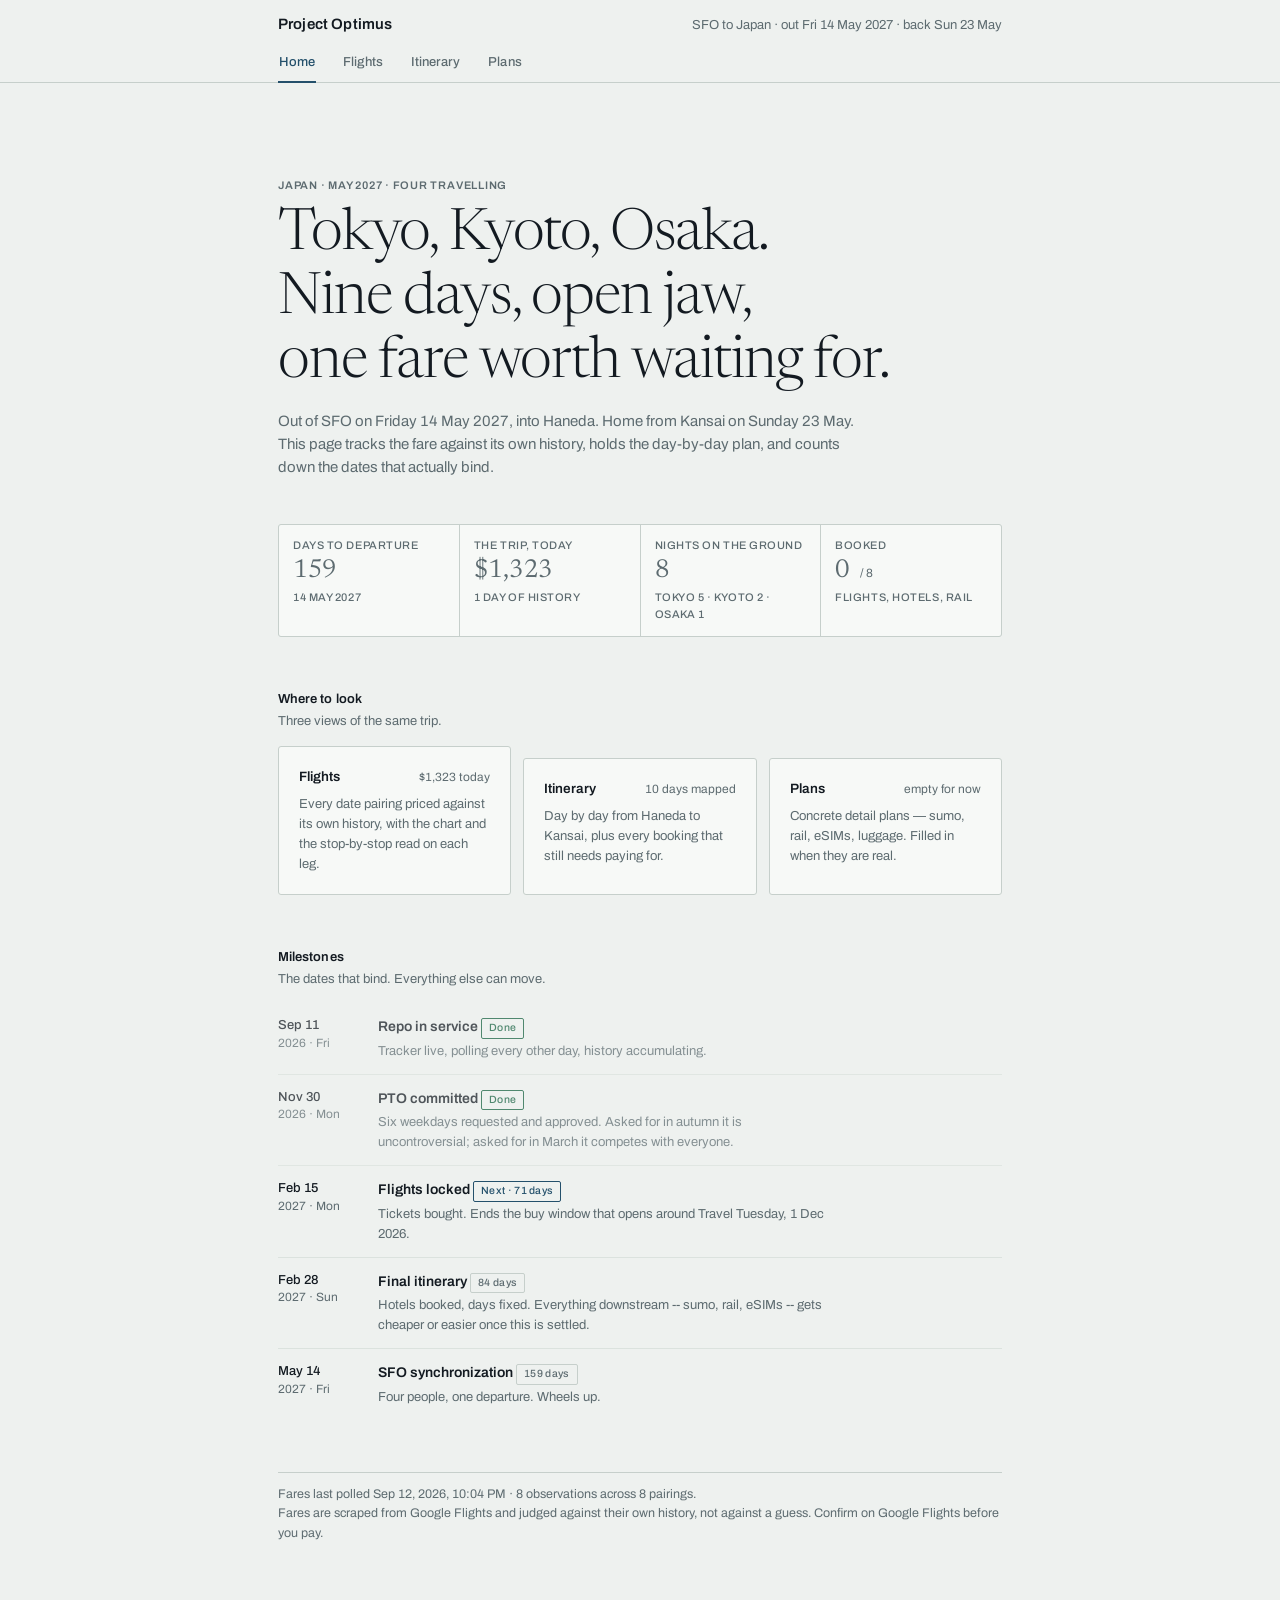
==== commit e5168d4f: "Project Optimus: landing page, milestones, SerpApi quota correction Rename: the site is Project Opti" ====
--- a/docs/index.html
+++ b/docs/index.html
@@ -3,7 +3,7 @@
 <head>
 <meta charset="utf-8">
 <meta name="viewport" content="width=device-width, initial-scale=1">
-<title>flightwatch — SFO to Japan, May 2027</title>
+<title>Project Optimus — Japan, May 2027</title>
 <meta name="robots" content="noindex">
 <meta name="theme-color" content="#eef1ef">
 <link rel="preconnect" href="https://fonts.googleapis.com">
@@ -15,11 +15,12 @@
 <div class="topbar">
   <div>
     <div class="masthead">
-      <b><a href="index.html">flightwatch</a></b>
+      <b><a href="index.html">Project Optimus</a></b>
       <span>SFO to Japan &middot; out Fri 14 May 2027 &middot; back Sun 23 May</span>
     </div>
     <nav class="tabs">
-      <a href="index.html" aria-current="page">Flights</a>
+      <a href="index.html" aria-current="page">Home</a>
+      <a href="flights.html">Flights</a>
       <a href="itinerary.html">Itinerary</a>
       <a href="plans.html">Plans</a>
     </nav>
@@ -27,50 +28,36 @@
 </div>
 
 <main>
-  <p class="verdict" id="verdict">Waiting for the first poll.</p>
-  <p class="sub" id="sub">Once the job runs, this line tells you whether today's cheapest fare on the trip you actually want is worth taking.</p>
-
-  <div id="flag"></div>
+  <section class="hero">
+    <p class="eyebrow">Japan &middot; May 2027 &middot; four travelling</p>
+    <h1 class="cover">Tokyo, Kyoto, Osaka.<br>Nine days, open jaw,<br>one fare worth waiting for.</h1>
+    <p class="sub" id="lede">Out of SFO on Friday 14 May 2027, into Haneda. Home from Kansai on Sunday 23 May. This page tracks the fare against its own history, holds the day-by-day plan, and counts down the dates that actually bind.</p>
+  </section>
 
   <section>
     <div class="stats" id="stats"></div>
   </section>
 
   <section>
-    <div class="rchips" id="rchips"></div>
-    <figure>
-      <svg id="chart" viewBox="0 0 820 190" role="img" aria-labelledby="chartcap"></svg>
-    </figure>
-    <p class="caption" id="chartcap">Daily low on the target pairing. The dashed line is your book-on-sight floor.</p>
-    <div class="legs" id="legs"></div>
+    <h2>Where to look</h2>
+    <p class="lede">Three views of the same trip.</p>
+    <div class="cols three" id="cards"></div>
   </section>
 
-  <section>
-    <h2>Every pairing, priced against the same day</h2>
-    <p class="lede">Grouped by role, then priced against the same day. PTO is weekdays burned against your cap of six.</p>
-    <div id="groups">
-      <p style="color:var(--soft)">No observations yet. Run the workflow once by hand to seed the file.</p>
-    </div>
-  </section>
-
-  <section>
-    <h2>What the numbers mean</h2>
-    <p class="lede">Starting thresholds, to be replaced by your own p20 after about a month of history.</p>
-    <ol class="ladder">
-      <li><b>Under $900</b><span>Book it the day you see it. Do not wait for the group chat.</span></li>
-      <li><b>$900 &ndash; 1,100</b><span>Good fare for this route and season. Take it if the dates are right.</span></li>
-      <li><b>$1,100 &ndash; 1,400</b><span>Normal. Hold unless you are inside four weeks of departure.</span></li>
-      <li><b>Over $1,500</b><span>Wait. Nothing above this even sends you an alert.</span></li>
-    </ol>
+  <section id="sec-milestones">
+    <h2>Milestones</h2>
+    <p class="lede">The dates that bind. Everything else can move.</p>
+    <ol class="days" id="milestones"></ol>
   </section>
 
   <footer>
-    <span id="stamp">No data yet.</span><br>
-    Fares are scraped from Google Flights, so they should match what you see there directly &mdash; but SerpApi's returned offers can occasionally be incomplete. Confirm on Google Flights before you pay. Native Google alerts stay on as the backstop.
+    <span id="stamp"></span><br>
+    Fares are scraped from Google Flights and judged against their own
+    history, not against a guess. Confirm on Google Flights before you pay.
   </footer>
 </main>
 
 <script src="site.js"></script>
-<script src="flights.js"></script>
+<script src="home.js"></script>
 </body>
 </html>
--- a/docs/site.css
+++ b/docs/site.css
@@ -93,6 +93,17 @@
 .eyebrow{font-size:11px; font-weight:600; letter-spacing:.07em;
   text-transform:uppercase; color:var(--soft); margin:0 0 10px}
 
+/* ---------- landing hero ---------- */
+
+.hero{margin:clamp(26px,6vw,54px) 0 clamp(30px,5vw,44px)}
+.cover{
+  font-family:Newsreader,Georgia,serif; font-weight:300;
+  font-size:clamp(32px,6.4vw,58px); line-height:1.1;
+  letter-spacing:-.02em; margin:0 0 14px; max-width:18ch;
+  text-wrap:balance;
+}
+@media (max-width:560px){ .cover br{display:none} .cover{max-width:none} }
+
 /* ---------- cards ---------- */
 
 .card{
@@ -106,6 +117,17 @@
   font-weight:600; margin:0}
 .cardhead .aside{color:var(--soft); font-size:12px}
 .cols{display:grid; gap:12px; grid-template-columns:repeat(auto-fit,minmax(238px,1fr))}
+/* Exactly three, side by side, until there isn't room -- auto-fit would
+   otherwise drop to 2+1 and leave an orphan. */
+.cols.three{grid-template-columns:repeat(3,1fr)}
+@media (max-width:660px){ .cols.three{grid-template-columns:1fr} }
+a.cardlink{display:block; text-decoration:none; color:inherit;
+  transition:border-color .15s ease, transform .15s ease}
+a.cardlink:hover{border-color:var(--trace); transform:translateY(-1px)}
+a.cardlink:hover h3{color:var(--trace)}
+a.cardlink .cardhead{margin-bottom:6px}
+@media(prefers-reduced-motion:reduce){ a.cardlink{transition:none}
+  a.cardlink:hover{transform:none} }
 
 /* ---------- stat row (figures, not a chart) ---------- */
 
